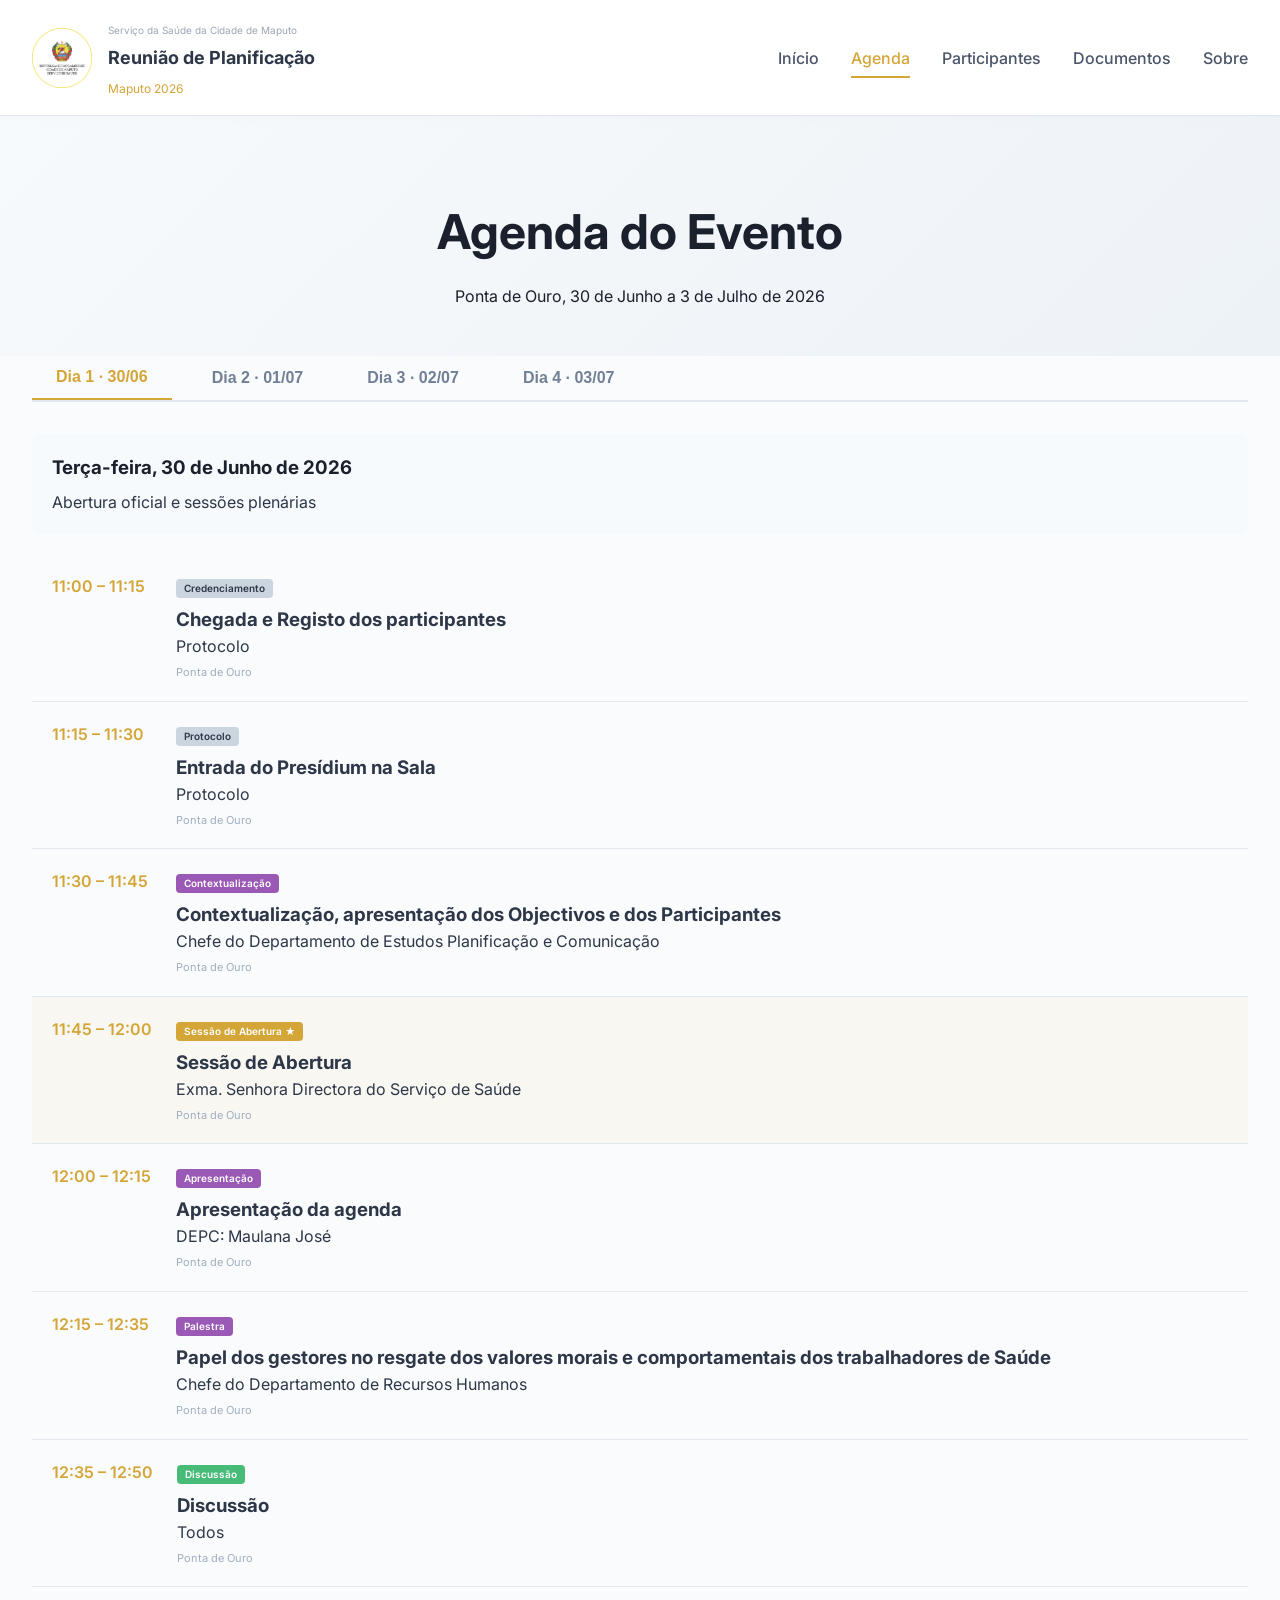
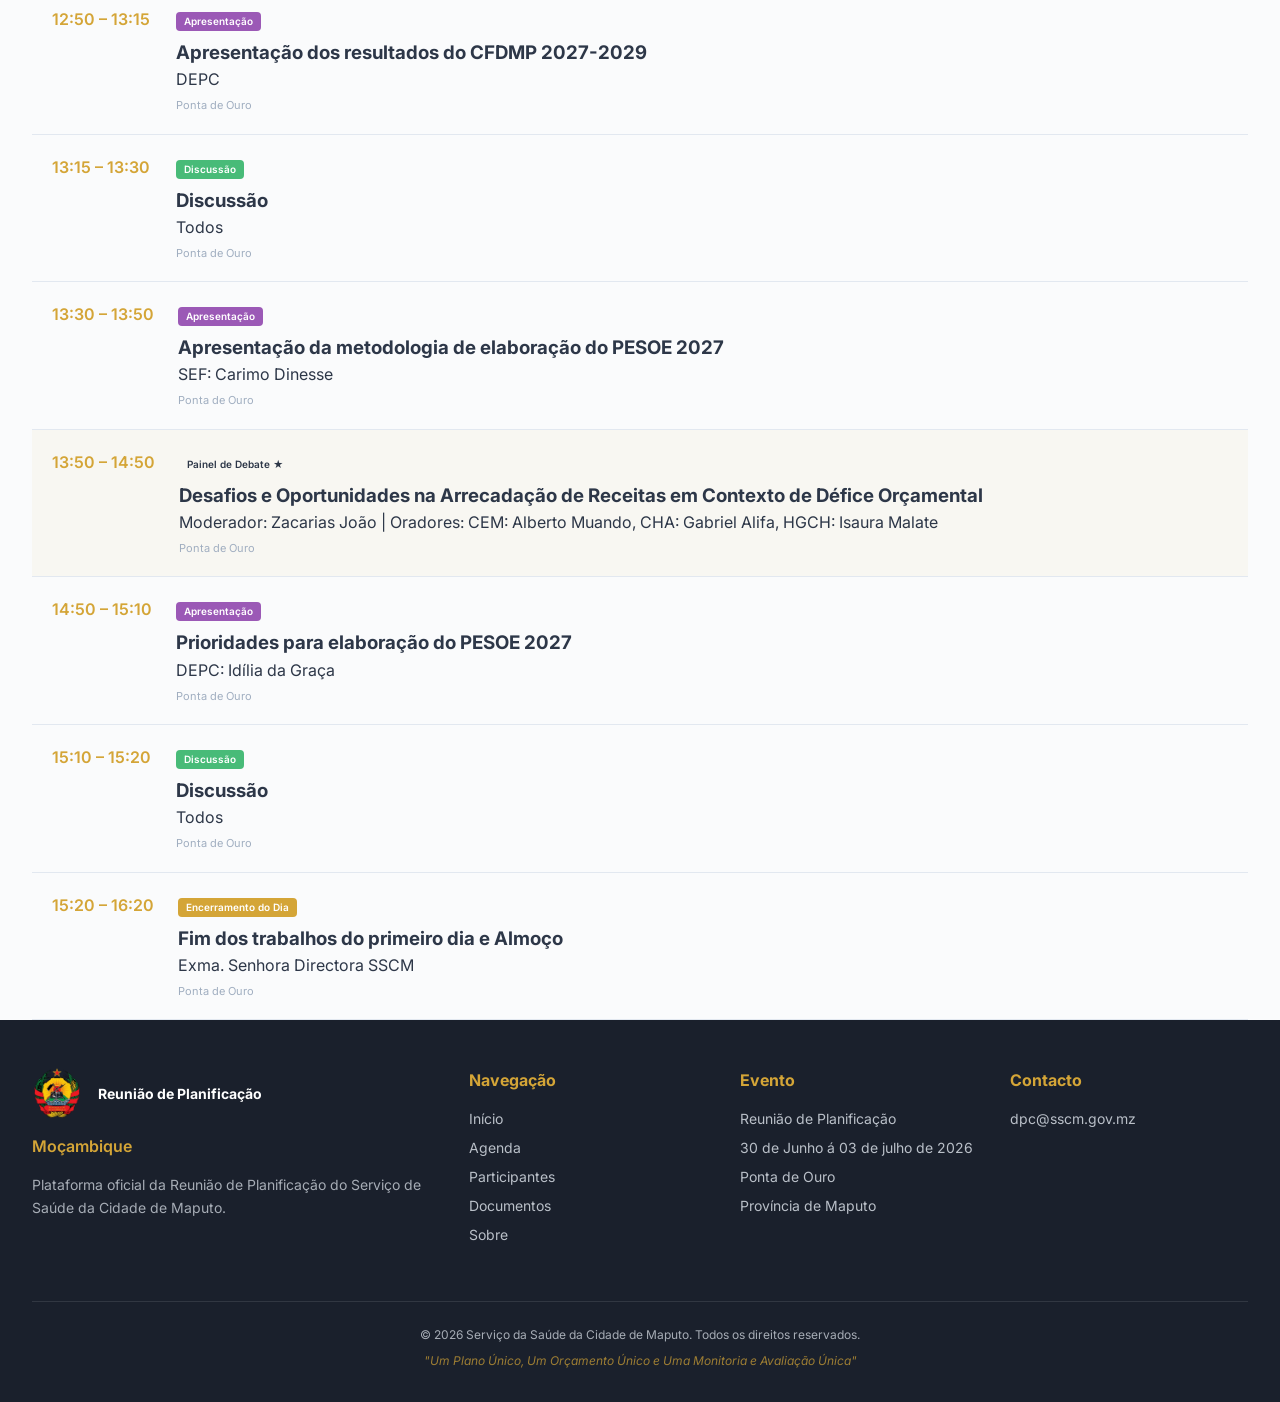
==== agenda.html @ c87a924e "Primeira versão do site" ====
<!DOCTYPE html>
<html lang="pt-MZ">
<head>
    <meta charset="UTF-8">
    <meta name="viewport" content="width=device-width, initial-scale=1.0">
    <title>Agenda - Reunião de Planificação 2026</title>
    <link rel="stylesheet" href="style.css">
    <link href="https://fonts.googleapis.com/css2?family=Inter:wght@300;400;500;600;700;800&display=swap" rel="stylesheet">
    <style>
        .atencao {
            background: #fef3c7;
            border-left: 4px solid #d4a537;
            padding: 15px 20px;
            margin: 20px 0;
            border-radius: 8px;
        }
        .atencao p {
            margin: 0;
            color: #856404;
        }
    </style>
</head>
<body>
    <header class="header">
        <div class="container">
            <div class="logo-area">
                <div class="emblema">
                    <img src="assets/images/logo.png" alt="Emblema da República de Moçambique" class="logo-img">
                </div>
                <div class="titulo-logo">
                    <span class="pequeno">Serviço da Saúde da Cidade de Maputo</span>
                    <h1>Reunião de Planificação</h1>
                    <span class="subtitulo">Maputo 2026</span>
                </div>
            </div>
            <nav class="nav">
                <button class="mobile-menu-btn" id="mobileMenuBtn">☰</button>
                <ul class="nav-list" id="navList">
                    <li><a href="index.html">Início</a></li>
                    <li><a href="agenda.html" class="active">Agenda</a></li>
                    <li><a href="participantes.html">Participantes</a></li>
                    <li><a href="documentos.html">Documentos</a></li>
                    <li><a href="sobre.html">Sobre</a></li>
                </ul>
            </nav>
        </div>
    </header>

    <main>
        <section class="page-header">
            <div class="container">
                <h1>Agenda do Evento</h1>
                <p>Ponta de Ouro, 30 de Junho a 3 de Julho de 2026</p>
            </div>
        </section>

        <section class="agenda-completa">
            <div class="container">
                <div class="agenda-tabs">
                    <button class="tab-btn active" data-dia="dia1">Dia 1 · 30/06</button>
                    <button class="tab-btn" data-dia="dia2">Dia 2 · 01/07</button>
                    <button class="tab-btn" data-dia="dia3">Dia 3 · 02/07</button>
                    <button class="tab-btn" data-dia="dia4">Dia 4 · 03/07</button>
                </div>

                <!-- DIA 1 - 30 de Junho -->
                <div id="dia1" class="agenda-dia active">
                    <div class="dia-resumo">
                        <h3>Terça-feira, 30 de Junho de 2026</h3>
                        <p>Abertura oficial e sessões plenárias</p>
                    </div>

                    <div class="evento-completo">
                        <time>11:00 – 11:15</time>
                        <div class="evento-detalhes">
                            <span class="categoria logistica">Credenciamento</span>
                            <h3>Chegada e Registo dos participantes</h3>
                            <p>Protocolo</p>
                            <span class="local">Ponta de Ouro</span>
                        </div>
                    </div>

                    <div class="evento-completo">
                        <time>11:15 – 11:30</time>
                        <div class="evento-detalhes">
                            <span class="categoria logistica">Protocolo</span>
                            <h3>Entrada do Presídium na Sala</h3>
                            <p>Protocolo</p>
                            <span class="local">Ponta de Ouro</span>
                        </div>
                    </div>

                    <div class="evento-completo">
                        <time>11:30 – 11:45</time>
                        <div class="evento-detalhes">
                            <span class="categoria plenaria">Contextualização</span>
                            <h3>Contextualização, apresentação dos Objectivos e dos Participantes</h3>
                            <p>Chefe do Departamento de Estudos Planificação e Comunicação</p>
                            <span class="local">Ponta de Ouro</span>
                        </div>
                    </div>

                    <div class="evento-completo destaque">
                        <time>11:45 – 12:00</time>
                        <div class="evento-detalhes">
                            <span class="categoria abertura">Sessão de Abertura ★</span>
                            <h3>Sessão de Abertura</h3>
                            <p>Exma. Senhora Directora do Serviço de Saúde</p>
                            <span class="local">Ponta de Ouro</span>
                        </div>
                    </div>

                    <div class="evento-completo">
                        <time>12:00 – 12:15</time>
                        <div class="evento-detalhes">
                            <span class="categoria plenaria">Apresentação</span>
                            <h3>Apresentação da agenda</h3>
                            <p>DEPC: Maulana José</p>
                            <span class="local">Ponta de Ouro</span>
                        </div>
                    </div>

                    <div class="evento-completo">
                        <time>12:15 – 12:35</time>
                        <div class="evento-detalhes">
                            <span class="categoria plenaria">Palestra</span>
                            <h3>Papel dos gestores no resgate dos valores morais e comportamentais dos trabalhadores de Saúde</h3>
                            <p>Chefe do Departamento de Recursos Humanos</p>
                            <span class="local">Ponta de Ouro</span>
                        </div>
                    </div>

                    <div class="evento-completo">
                        <time>12:35 – 12:50</time>
                        <div class="evento-detalhes">
                            <span class="categoria discussao">Discussão</span>
                            <h3>Discussão</h3>
                            <p>Todos</p>
                            <span class="local">Ponta de Ouro</span>
                        </div>
                    </div>

                    <div class="evento-completo">
                        <time>12:50 – 13:15</time>
                        <div class="evento-detalhes">
                            <span class="categoria plenaria">Apresentação</span>
                            <h3>Apresentação dos resultados do CFDMP 2027-2029</h3>
                            <p>DEPC</p>
                            <span class="local">Ponta de Ouro</span>
                        </div>
                    </div>

                    <div class="evento-completo">
                        <time>13:15 – 13:30</time>
                        <div class="evento-detalhes">
                            <span class="categoria discussao">Discussão</span>
                            <h3>Discussão</h3>
                            <p>Todos</p>
                            <span class="local">Ponta de Ouro</span>
                        </div>
                    </div>

                    <div class="evento-completo">
                        <time>13:30 – 13:50</time>
                        <div class="evento-detalhes">
                            <span class="categoria plenaria">Apresentação</span>
                            <h3>Apresentação da metodologia de elaboração do PESOE 2027</h3>
                            <p>SEF: Carimo Dinesse</p>
                            <span class="local">Ponta de Ouro</span>
                        </div>
                    </div>

                    <div class="evento-completo destaque">
                        <time>13:50 – 14:50</time>
                        <div class="evento-detalhes">
                            <span class="categoria debate">Painel de Debate ★</span>
                            <h3>Desafios e Oportunidades na Arrecadação de Receitas em Contexto de Défice Orçamental</h3>
                            <p>Moderador: Zacarias João | Oradores: CEM: Alberto Muando, CHA: Gabriel Alifa, HGCH: Isaura Malate</p>
                            <span class="local">Ponta de Ouro</span>
                        </div>
                    </div>

                    <div class="evento-completo">
                        <time>14:50 – 15:10</time>
                        <div class="evento-detalhes">
                            <span class="categoria plenaria">Apresentação</span>
                            <h3>Prioridades para elaboração do PESOE 2027</h3>
                            <p>DEPC: Idília da Graça</p>
                            <span class="local">Ponta de Ouro</span>
                        </div>
                    </div>

                    <div class="evento-completo">
                        <time>15:10 – 15:20</time>
                        <div class="evento-detalhes">
                            <span class="categoria discussao">Discussão</span>
                            <h3>Discussão</h3>
                            <p>Todos</p>
                            <span class="local">Ponta de Ouro</span>
                        </div>
                    </div>

                    <div class="evento-completo">
                        <time>15:20 – 16:20</time>
                        <div class="evento-detalhes">
                            <span class="categoria abertura">Encerramento do Dia</span>
                            <h3>Fim dos trabalhos do primeiro dia e Almoço</h3>
                            <p>Exma. Senhora Directora SSCM</p>
                            <span class="local">Ponta de Ouro</span>
                        </div>
                    </div>
                </div>

                <!-- DIA 2 - 01 de Julho -->
                <div id="dia2" class="agenda-dia">
                    <div class="dia-resumo">
                        <h3> Quarta-feira, 01 de Julho de 2026</h3>
                        <p>Exercícios em grupo e elaboração do PESOE</p>
                    </div>

                    <div class="evento-completo">
                        <time>08:00 – 08:30</time>
                        <div class="evento-detalhes">
                            <span class="categoria logistica">Entrada</span>
                            <h3>Entrada dos Participantes na sala</h3>
                            <p>Protocolo</p>
                            <span class="local">Ponta de Ouro</span>
                        </div>
                    </div>

                    <div class="evento-completo">
                        <time>08:30 – 08:50</time>
                        <div class="evento-detalhes">
                            <span class="categoria plenaria">Leitura</span>
                            <h3>Leitura da Síntese do Primeiro Dia</h3>
                            <p>DEPC: Inácio Zevo</p>
                            <span class="local">Ponta de Ouro</span>
                        </div>
                    </div>

                    <div class="evento-completo">
                        <time>08:50 – 09:20</time>
                        <div class="evento-detalhes">
                            <span class="categoria plenaria">Apresentação</span>
                            <h3>Balanço dos Indicadores do PQG 2025-2029</h3>
                            <p>DEPC: Uele Nhantumbo</p>
                            <span class="local">Ponta de Ouro</span>
                        </div>
                    </div>

                    <div class="evento-completo">
                        <time>09:20 – 10:00</time>
                        <div class="evento-detalhes">
                            <span class="categoria discussao">Discussão</span>
                            <h3>Discussão</h3>
                            <p>Todos</p>
                            <span class="local">Ponta de Ouro</span>
                        </div>
                    </div>

                    <div class="evento-completo destaque">
                        <time>10:00 – 15:00</time>
                        <div class="evento-detalhes">
                            <span class="categoria grupo">Trabalho em Grupo ★</span>
                            <h3>Exercícios em grupo (elaboração do PESOE 2026)</h3>
                            <p>Todos os participantes</p>
                            <span class="local">Salas de Reunião</span>
                        </div>
                    </div>

                    <div class="evento-completo">
                        <time>15:00 – 15:30</time>
                        <div class="evento-detalhes">
                            <span class="categoria abertura">Encerramento</span>
                            <h3>Considerações finais e Fim dos trabalhos do segundo dia</h3>
                            <p>Exma. Senhora Directora do SSCM</p>
                            <span class="local">Ponta de Ouro</span>
                        </div>
                    </div>
                </div>

                <!-- DIA 3 - 02 de Julho -->
                <div id="dia3" class="agenda-dia">
                    <div class="dia-resumo">
                        <h3> Quinta-feira, 02 de Julho de 2026</h3>
                        <p>Apresentações e discussão dos PESOE</p>
                    </div>

                    <div class="evento-completo">
                        <time>08:00 – 08:30</time>
                        <div class="evento-detalhes">
                            <span class="categoria logistica">Entrada</span>
                            <h3>Entrada dos Participantes na sala</h3>
                            <p>Protocolo</p>
                            <span class="local">Ponta de Ouro</span>
                        </div>
                    </div>

                    <div class="evento-completo">
                        <time>08:30 – 09:30</time>
                        <div class="evento-detalhes">
                            <span class="categoria plenaria">Plenária</span>
                            <h3>Plenária: Distrito e Hospital</h3>
                            <p>Distrito e Hospital</p>
                            <span class="local">Ponta de Ouro</span>
                        </div>
                    </div>

                    <div class="evento-completo">
                        <time>09:30 – 10:00</time>
                        <div class="evento-detalhes">
                            <span class="categoria discussao">Discussão</span>
                            <h3>Discussão</h3>
                            <p>Todos</p>
                            <span class="local">Ponta de Ouro</span>
                        </div>
                    </div>

                    <div class="evento-completo">
                        <time>10:00 – 10:30</time>
                        <div class="evento-detalhes">
                            <span class="categoria logistica">Pausa</span>
                            <h3>Intervalo para o pequeno almoço</h3>
                            <p>Todos</p>
                            <span class="local">Área de Convivência</span>
                        </div>
                    </div>

                    <div class="evento-completo">
                        <time>10:30 – 11:00</time>
                        <div class="evento-detalhes">
                            <span class="categoria plenaria">Apresentação</span>
                            <h3>Plenária: Apresentação do PESOE RSP</h3>
                            <p>RSP</p>
                            <span class="local">Ponta de Ouro</span>
                        </div>
                    </div>

                    <div class="evento-completo">
                        <time>11:00 – 11:30</time>
                        <div class="evento-detalhes">
                            <span class="categoria discussao">Discussão</span>
                            <h3>Discussão</h3>
                            <p>Todos</p>
                            <span class="local">Ponta de Ouro</span>
                        </div>
                    </div>

                    <div class="evento-completo">
                        <time>11:30 – 12:00</time>
                        <div class="evento-detalhes">
                            <span class="categoria plenaria">Apresentação</span>
                            <h3>Plenária: Apresentação do PESOE RAM</h3>
                            <p>DEPC-NIC</p>
                            <span class="local">Ponta de Ouro</span>
                        </div>
                    </div>

                    <div class="evento-completo">
                        <time>12:00 – 12:30</time>
                        <div class="evento-detalhes">
                            <span class="categoria discussao">Discussão</span>
                            <h3>Discussão</h3>
                            <p>Todos</p>
                            <span class="local">Ponta de Ouro</span>
                        </div>
                    </div>

                    <div class="evento-completo destaque">
                        <time>12:30 – 13:00</time>
                        <div class="evento-detalhes">
                            <span class="categoria abertura">Encerramento ★</span>
                            <h3>Sessão de Encerramento</h3>
                            <p>Exma. Senhora Directora do SSCM</p>
                            <span class="local">Ponta de Ouro</span>
                        </div>
                    </div>

                    <div class="evento-completo">
                        <time>13:00 – 14:00</time>
                        <div class="evento-detalhes">
                            <span class="categoria logistica">Almoço</span>
                            <h3>Almoço de Confraternização</h3>
                            <p>Todos</p>
                            <span class="local">Restaurante</span>
                        </div>
                    </div>
                </div>

                <!-- DIA 4 - 03 de Julho -->
                <div id="dia4" class="agenda-dia">
                    <div class="dia-resumo">
                        <h3>Sexta-feira, 03 de Julho de 2026</h3>
                        <p>Reservado para actividades complementares</p>
                    </div>
                    
                    <div class="atencao">
                        <p>⚠️ <strong>Nota:</strong> O programa para o dia 03 de Julho de 2026 será divulgado oportunamente.</p>
                    </div>

                    <div class="evento-completo">
                        <time>--:-- – --:--</time>
                        <div class="evento-detalhes">
                            <span class="categoria logistica">Aguardar</span>
                            <h3>Programa a ser definido</h3>
                            <p>Atividades complementares</p>
                            <span class="local">Ponta de Ouro</span>
                        </div>
                    </div>
                </div>
            </div>
        </section>
    </main>

     <!-- Footer -->
    <footer class="footer">
    <div class="container">
        <div class="footer-content">
            <div class="footer-info">
                <div class="footer-logo">
                    <!-- Apenas sua imagem, sem o SVG -->
                    <img src="assets/images/logos.png" alt="Emblema da República de Moçambique" class="logo-footer">
                    <div>
                      <h3>Reunião de Planificação</h3>
                    </div>
                </div>
                <p class="footer-pais">Moçambique</p>
                <p class="footer-desc">Plataforma oficial da  Reunião de Planificação do Serviço de Saúde da Cidade de Maputo.</p>
            </div>
            <div class="footer-links">
                <div>
                    <h4>Navegação</h4>
                    <ul>
                        <li><a href="index.html">Início</a></li>
                        <li><a href="agenda.html">Agenda</a></li>
                        <li><a href="participantes.html">Participantes</a></li>
                        <li><a href="documentos.html">Documentos</a></li>
                        <li><a href="sobre.html">Sobre</a></li>
                    </ul>
                </div>
                <div>
                    <h4>Evento</h4>
                    <ul>
                        <li>Reunião de Planificação</li>
                        <li>30 de Junho á 03 de julho de  2026</li>
                        <li>Ponta de Ouro</li>
                        <li>Província de Maputo</li>
                    </ul>
                </div>
                <div>
                    <h4>Contacto</h4>
                    <ul>
                        <li><a href="mailto:dci@misau.gov.mz">dpc@sscm.gov.mz</a></li>
                    </ul>
                </div>
            </div>
        </div>
        <div class="footer-bottom">
            <p>© 2026 Serviço da Saúde da Cidade  de Maputo. Todos os direitos reservados.</p>
            <p class="lema-footer">"Um Plano Único, Um Orçamento Único e Uma Monitoria e Avaliação Única"</p>
        </div>
    </div>
</footer>


    <script>
        // Menu Mobile
        const mobileMenuBtn = document.getElementById('mobileMenuBtn');
        const navList = document.getElementById('navList');

        if (mobileMenuBtn) {
            mobileMenuBtn.addEventListener('click', () => {
                navList.classList.toggle('active');
            });
        }

        document.querySelectorAll('.nav-list a').forEach(link => {
            link.addEventListener('click', () => {
                navList.classList.remove('active');
            });
        });

        // Tabs da Agenda
        const tabBtns = document.querySelectorAll('.tab-btn');
        const agendaDias = document.querySelectorAll('.agenda-dia');

        tabBtns.forEach(btn => {
            btn.addEventListener('click', () => {
                const dia = btn.getAttribute('data-dia');
                
                tabBtns.forEach(b => b.classList.remove('active'));
                btn.classList.add('active');
                
                agendaDias.forEach(d => d.classList.remove('active'));
                document.getElementById(dia).classList.add('active');
            });
        });

        // Animações
        const observerOptions = { threshold: 0.1, rootMargin: '0px 0px -50px 0px' };
        const observer = new IntersectionObserver((entries) => {
            entries.forEach(entry => {
                if (entry.isIntersecting) {
                    entry.target.classList.add('visible');
                }
            });
        }, observerOptions);

        document.querySelectorAll('.fade-up, .evento-completo').forEach(el => {
            el.classList.add('fade-up');
            observer.observe(el);
        });
    </script>
</body>
</html>
---- style.css ----
* {
    margin: 0;
    padding: 0;
    box-sizing: border-box;
}

body {
    font-family: 'Inter', -apple-system, BlinkMacSystemFont, 'Segoe UI', sans-serif;
    line-height: 1.5;
    color: #2d3748;
    background-color: #fafbfc;
}

.container {
    max-width: 1280px;
    margin: 0 auto;
    padding: 0 32px;
}

/* Header */
.header {
    background: #ffffff;
    color: #2d3748;
    padding: 16px 0;
    position: sticky;
    top: 0;
    z-index: 1000;
    border-bottom: 1px solid #e2e8f0;
    box-shadow: 0 2px 10px rgba(0,0,0,0.02);
}

.header .container {
    display: flex;
    justify-content: space-between;
    align-items: center;
    flex-wrap: wrap;
}

.logo-area {
    display: flex;
    align-items: center;
    gap: 16px;
}

.logo-img {
    width: 60px;
    height: 60px;
    object-fit: contain;
    display: block;
}

.emblema {
    display: flex;
    align-items: center;
}

.titulo-logo .pequeno {
    font-size: 10px;
    opacity: 0.7;
    color: #718096;
}

.titulo-logo h1 {
    font-size: 18px;
    font-weight: 700;
    margin: 4px 0;
    color: #2d3748;
}

.titulo-logo .subtitulo {
    font-size: 12px;
    color: #d4a537;
}

/* Navegação */
.nav-list {
    display: flex;
    list-style: none;
    gap: 32px;
}

.nav-list a {
    color: #4a5568;
    text-decoration: none;
    font-weight: 500;
    transition: all 0.3s;
    padding: 8px 0;
}

.nav-list a:hover,
.nav-list a.active {
    color: #d4a537;
    border-bottom: 2px solid #d4a537;
}

.mobile-menu-btn {
    display: none;
    background: none;
    border: none;
    color: #4a5568;
    font-size: 24px;
    cursor: pointer;
}

/* Hero Section */
.hero {
    background: linear-gradient(135deg, #f7f9fc 0%, #edf2f7 100%);
    color: #2d3748;
    padding: 80px 0;
    position: relative;
}

.hero-content {
    display: grid;
    grid-template-columns: 1fr auto;
    gap: 48px;
    align-items: center;
}

.hero-tag {
    display: inline-block;
    background: #d4a537;
    color: #ffffff;
    padding: 4px 12px;
    border-radius: 20px;
    font-size: 12px;
    font-weight: 600;
    margin-bottom: 24px;
}

.hero-texto h2 {
    font-size: 48px;
    font-weight: 800;
    margin-bottom: 8px;
    color: #1a202c;
}

.hero-texto h3 {
    font-size: 32px;
    color: #d4a537;
    margin-bottom: 24px;
}

.lema {
    font-size: 18px;
    font-style: italic;
    padding: 20px;
    background: rgba(212, 165, 55, 0.08);
    border-left: 4px solid #d4a537;
    margin-bottom: 32px;
    color: #4a5568;
}

.hero-info {
    display: flex;
    gap: 32px;
    margin-bottom: 32px;
}

.info-item {
    display: flex;
    align-items: center;
    gap: 8px;
    color: #4a5568;
}

.info-icon {
    font-size: 24px;
}

.hero-botoes {
    display: flex;
    gap: 16px;
}

.btn {
    display: inline-block;
    padding: 12px 32px;
    text-decoration: none;
    border-radius: 8px;
    font-weight: 600;
    transition: all 0.3s;
}

.btn-primary {
    background: #d4a537;
    color: #ffffff;
}

.btn-primary:hover {
    background: #c4942a;
    transform: translateY(-2px);
}

.btn-secondary {
    background: transparent;
    color: #4a5568;
    border: 2px solid #d4a537;
}

.btn-secondary:hover {
    background: #d4a537;
    color: #ffffff;
}

.card-destaque {
    background: #ffffff;
    padding: 32px;
    border-radius: 16px;
    text-align: center;
    box-shadow: 0 4px 20px rgba(0,0,0,0.05);
    border: 1px solid #e2e8f0;
}

.destaque-texto {
    font-size: 14px;
    opacity: 0.7;
    margin-bottom: 8px;
    color: #718096;
}

.destaque-cargo {
    font-size: 20px;
    font-weight: 700;
    color: #d4a537;
}

/* Contexto */
.contexto {
    padding: 80px 0;
    background: #ffffff;
}

.contexto-grid {
    display: grid;
    grid-template-columns: 1fr 1fr;
    gap: 48px;
    align-items: center;
}

.section-tag {
    display: inline-block;
    background: #d4a537;
    color: #ffffff;
    padding: 4px 12px;
    border-radius: 20px;
    font-size: 12px;
    font-weight: 600;
    margin-bottom: 16px;
}

.contexto-texto h2 {
    font-size: 32px;
    margin-bottom: 24px;
    color: #1a202c;
}

.contexto-texto p {
    color: #4a5568;
    margin-bottom: 16px;
    line-height: 1.7;
}

.contexto-texto blockquote {
    font-size: 18px;
    font-style: italic;
    color: #d4a537;
    padding: 20px;
    border-left: 4px solid #d4a537;
    background: #f7fafc;
    margin: 24px 0;
    border-radius: 8px;
}

.mapa-placeholder {
    background: #e2e8f0;
    border-radius: 16px;
    overflow: hidden;
}

/* ============================================
   RESULTADOS ESPERADOS - CORRIGIDO
   ============================================ */
.resultados {
    padding: 80px 0;
    background: #f7fafc;
}

.resultados .section-header {
    text-align: center;
    margin-bottom: 48px;
}

.resultados .section-header .section-tag {
    display: inline-block;
    background: #d4a537;
    color: #ffffff;
    padding: 4px 16px;
    border-radius: 20px;
    font-size: 14px;
    font-weight: 600;
    margin-bottom: 16px;
}

.resultados .section-header h2 {
    font-size: 36px;
    color: #1a202c;
    margin: 0;
}

.resultados-grid {
    display: grid;
    grid-template-columns: repeat(4, 1fr);
    gap: 30px;
    max-width: 1200px;
    margin: 0 auto;
    padding: 0 20px;
}

.resultado-card {
    background: white;
    padding: 40px 25px;
    border-radius: 20px;
    text-align: center;
    box-shadow: 0 5px 20px rgba(0,0,0,0.05);
    border: 1px solid #e2e8f0;
    transition: all 0.3s ease;
}

.resultado-card:hover {
    transform: translateY(-8px);
    box-shadow: 0 15px 35px rgba(0,0,0,0.1);
    border-color: #d4a537;
}

.resultado-numero {
    font-size: 52px;
    font-weight: 800;
    color: #d4a537;
    background: #fef3c7;
    width: 90px;
    height: 90px;
    line-height: 90px;
    border-radius: 50%;
    margin: 0 auto 25px auto;
    text-align: center;
    display: block;
}

.resultado-card h3 {
    font-size: 16px;
    color: #2d3748;
    line-height: 1.5;
    margin: 0;
    font-weight: 500;
}

/* Programa Resumo */
.programa-resumo {
    padding: 80px 0;
    background: #ffffff;
}

.dias-programa {
    display: grid;
    grid-template-columns: repeat(auto-fit, minmax(400px, 1fr));
    gap: 32px;
}

.dia-card {
    background: #f7fafc;
    border-radius: 16px;
    overflow: hidden;
    border: 1px solid #e2e8f0;
}

.dia-header {
    background: #ffffff;
    padding: 20px;
    text-align: center;
    border-bottom: 1px solid #e2e8f0;
}

.dia-semana {
    display: block;
    font-size: 14px;
    color: #d4a537;
    font-weight: 600;
}

.dia-data {
    display: block;
    font-size: 20px;
    font-weight: 700;
    margin: 8px 0;
    color: #1a202c;
}

.dia-eventos {
    display: inline-block;
    background: #d4a537;
    color: #ffffff;
    padding: 4px 12px;
    border-radius: 20px;
    font-size: 12px;
}

.eventos-lista {
    padding: 20px;
}

.evento-item {
    display: flex;
    gap: 16px;
    padding: 16px;
    border-bottom: 1px solid #e2e8f0;
}

.evento-item time {
    min-width: 90px;
    font-size: 12px;
    font-weight: 600;
    color: #d4a537;
}

.evento-info h4 {
    font-size: 14px;
    margin-bottom: 4px;
    color: #2d3748;
}

.evento-info p {
    font-size: 12px;
    color: #718096;
}

.evento-tipo {
    display: inline-block;
    padding: 2px 8px;
    border-radius: 4px;
    font-size: 10px;
    font-weight: 600;
    margin-bottom: 8px;
}

.evento-tipo.logistica { background: #cbd5e0; color: #2d3748; }
.evento-tipo.abertura { background: #d4a537; color: #ffffff; }
.evento-tipo.plenaria { background: #9b59b6; color: #ffffff; }
.evento-tipo.discussao { background: #48bb78; color: #ffffff; }
.evento-tipo.grupo { background: #ed8936; color: #ffffff; }

.evento-item.destaque {
    background: rgba(212, 165, 55, 0.05);
    border-radius: 8px;
}

.ver-todos {
    display: block;
    text-align: center;
    padding: 16px;
    background: #ffffff;
    color: #d4a537;
    text-decoration: none;
    font-weight: 600;
    transition: all 0.3s;
    border-top: 1px solid #e2e8f0;
}

.ver-todos:hover {
    background: #d4a537;
    color: #ffffff;
}

/* Destaques */
.destaques {
    padding: 80px 0;
    background: #f7fafc;
}

.destaques-grid {
    display: grid;
    grid-template-columns: repeat(auto-fit, minmax(200px, 1fr));
    gap: 24px;
}

.destaque-card {
    background: #ffffff;
    padding: 24px;
    border-radius: 12px;
    text-align: center;
    transition: all 0.4s ease;
    border: 1px solid #e2e8f0;
}

.destaque-card:hover {
    transform: translateY(-3px);
    box-shadow: 0 8px 25px rgba(0,0,0,0.08);
    border-color: #d4a537;
}

.destaque-dia {
    display: inline-block;
    background: #d4a537;
    color: #ffffff;
    padding: 4px 12px;
    border-radius: 20px;
    font-size: 11px;
    font-weight: 600;
    margin-bottom: 12px;
}

.destaque-card h4 {
    font-size: 14px;
    margin-bottom: 8px;
    color: #2d3748;
}

.destaque-card time {
    font-size: 12px;
    color: #d4a537;
    font-weight: 600;
}

/* Acesso Rápido */
.acesso-rapido {
    padding: 0 0 80px 0;
    background: #ffffff;
}

.acesso-grid {
    display: grid;
    grid-template-columns: repeat(auto-fit, minmax(240px, 1fr));
    gap: 24px;
}

.acesso-card {
    background: #f7fafc;
    padding: 32px;
    border-radius: 16px;
    text-align: center;
    text-decoration: none;
    color: #2d3748;
    transition: all 0.4s ease;
    border: 1px solid #e2e8f0;
}

.acesso-card:hover {
    transform: translateY(-5px);
    box-shadow: 0 10px 30px rgba(0,0,0,0.08);
    border-color: #d4a537;
}

.acesso-icon {
    font-size: 48px;
    display: block;
    margin-bottom: 16px;
}

.acesso-card h3 {
    font-size: 20px;
    margin-bottom: 8px;
    color: #1a202c;
}

.acesso-card p {
    font-size: 14px;
    color: #718096;
}

/* Footer */
.footer {
    background: #1a202c;
    color: #e2e8f0;
    padding: 48px 0 24px;
}

.footer-content {
    display: grid;
    grid-template-columns: 1fr 2fr;
    gap: 48px;
    margin-bottom: 48px;
}

.footer-logo {
    display: flex;
    align-items: center;
    gap: 16px;
    margin-bottom: 16px;
}

.logo-footer {
    width: 50px;
    height: 50px;
    object-fit: contain;
    display: block;
}

.footer-logo p {
    font-size: 11px;
    opacity: 0.7;
}

.footer-logo h3 {
    font-size: 14px;
    color: #ffffff;
}

.footer-pais {
    color: #d4a537;
    font-weight: 600;
    margin-bottom: 16px;
}

.footer-desc {
    font-size: 14px;
    opacity: 0.7;
    line-height: 1.6;
}

.footer-links {
    display: grid;
    grid-template-columns: repeat(3, 1fr);
    gap: 32px;
}

.footer-links h4 {
    margin-bottom: 16px;
    color: #d4a537;
}

.footer-links ul {
    list-style: none;
}

.footer-links li {
    margin-bottom: 8px;
    font-size: 14px;
    opacity: 0.8;
}

.footer-links a {
    color: #e2e8f0;
    text-decoration: none;
}

.footer-links a:hover {
    color: #d4a537;
}

.footer-bottom {
    text-align: center;
    padding-top: 24px;
    border-top: 1px solid rgba(255,255,255,0.1);
}

.footer-bottom p {
    font-size: 12px;
    opacity: 0.7;
    margin-bottom: 8px;
}

.lema-footer {
    color: #d4a537;
    font-style: italic;
}

/* Páginas internas */
.page-header {
    background: linear-gradient(135deg, #f7fafc 0%, #edf2f7 100%);
    color: #1a202c;
    padding: 80px 0 48px;
    text-align: center;
}

.page-header h1 {
    font-size: 48px;
    margin-bottom: 16px;
}

/* Agenda Completa */
.agenda-tabs {
    display: flex;
    gap: 16px;
    margin-bottom: 32px;
    border-bottom: 2px solid #e2e8f0;
}

.tab-btn {
    background: none;
    border: none;
    padding: 12px 24px;
    font-size: 16px;
    font-weight: 600;
    cursor: pointer;
    color: #718096;
    transition: all 0.3s;
}

.tab-btn.active {
    color: #d4a537;
    border-bottom: 2px solid #d4a537;
}

.agenda-dia {
    display: none;
}

.agenda-dia.active {
    display: block;
}

.dia-resumo {
    background: #f7fafc;
    padding: 20px;
    border-radius: 12px;
    margin-bottom: 20px;
}

.dia-resumo h3 {
    color: #1a202c;
    margin-bottom: 8px;
}

.evento-completo {
    display: flex;
    gap: 24px;
    padding: 20px;
    border-bottom: 1px solid #e2e8f0;
    transition: background 0.3s;
}

.evento-completo:hover {
    background: #f7fafc;
}

.evento-completo time {
    min-width: 100px;
    font-weight: 600;
    color: #d4a537;
}

.evento-detalhes {
    flex: 1;
}

.local {
    font-size: 11px;
    color: #a0aec0;
    margin-top: 6px;
    display: block;
}

.categoria {
    display: inline-block;
    padding: 2px 8px;
    border-radius: 4px;
    font-size: 10px;
    font-weight: 600;
    margin-bottom: 8px;
}

.categoria.logistica { background: #cbd5e0; color: #2d3748; }
.categoria.plenaria { background: #9b59b6; color: white; }
.categoria.discussao { background: #48bb78; color: white; }
.categoria.abertura { background: #d4a537; color: white; }
.categoria.grupo { background: #ed8936; color: white; }
.categoria.social { background: #e84393; color: white; }

.evento-completo.destaque {
    background: rgba(212, 165, 55, 0.05);
}

/* Animações de Scroll */
.fade-up {
    opacity: 0;
    transform: translateY(30px);
    transition: all 0.8s cubic-bezier(0.4, 0, 0.2, 1);
}

.fade-up.visible {
    opacity: 1;
    transform: translateY(0);
}

.fade-left {
    opacity: 0;
    transform: translateX(-30px);
    transition: all 0.8s cubic-bezier(0.4, 0, 0.2, 1);
}

.fade-left.visible {
    opacity: 1;
    transform: translateX(0);
}

.fade-right {
    opacity: 0;
    transform: translateX(30px);
    transition: all 0.8s cubic-bezier(0.4, 0, 0.2, 1);
}

.fade-right.visible {
    opacity: 1;
    transform: translateX(0);
}

.scale-up {
    opacity: 0;
    transform: scale(0.95);
    transition: all 0.6s cubic-bezier(0.4, 0, 0.2, 1);
}

.scale-up.visible {
    opacity: 1;
    transform: scale(1);
}

/* Delay classes */
.delay-1 { transition-delay: 0.1s; }
.delay-2 { transition-delay: 0.2s; }
.delay-3 { transition-delay: 0.3s; }
.delay-4 { transition-delay: 0.4s; }
.delay-5 { transition-delay: 0.5s; }

/* Participantes */
.participantes-grid {
    display: grid;
    grid-template-columns: repeat(auto-fit, minmax(280px, 1fr));
    gap: 32px;
    margin-bottom: 48px;
}

.participante-card {
    text-align: center;
    padding: 32px;
    background: #ffffff;
    border-radius: 16px;
    border: 1px solid #e2e8f0;
}

.participante-foto {
    width: 120px;
    height: 120px;
    background: #e2e8f0;
    border-radius: 50%;
    margin: 0 auto 20px;
    border: 3px solid #d4a537;
}

.participante-card h3 {
    margin-bottom: 8px;
    color: #1a202c;
}

.participante-card .cargo {
    display: inline-block;
    background: #d4a537;
    color: #ffffff;
    padding: 4px 12px;
    border-radius: 20px;
    font-size: 12px;
    font-weight: 600;
    margin-top: 12px;
}

.lista-participantes ul {
    list-style: none;
    display: grid;
    grid-template-columns: repeat(auto-fit, minmax(200px, 1fr));
    gap: 16px;
}

.lista-participantes li {
    padding: 12px;
    background: #ffffff;
    border-radius: 8px;
    text-align: center;
    border: 1px solid #e2e8f0;
}

/* Documentos */
.documentos-grid {
    display: grid;
    grid-template-columns: repeat(auto-fit, minmax(280px, 1fr));
    gap: 32px;
    padding: 48px 0;
}

.documento-card {
    background: #ffffff;
    padding: 32px;
    border-radius: 16px;
    text-align: center;
    transition: all 0.4s ease;
    border: 1px solid #e2e8f0;
}

.documento-card:hover {
    transform: translateY(-5px);
    box-shadow: 0 10px 30px rgba(0,0,0,0.08);
    border-color: #d4a537;
}

.documento-icon {
    font-size: 48px;
    display: block;
    margin-bottom: 16px;
}

.documento-card h3 {
    margin-bottom: 12px;
    color: #1a202c;
}

.documento-card p {
    font-size: 14px;
    color: #718096;
    margin-bottom: 20px;
}

.btn-download {
    display: inline-block;
    background: #d4a537;
    color: #ffffff;
    padding: 10px 20px;
    text-decoration: none;
    border-radius: 8px;
    font-weight: 600;
    font-size: 14px;
    transition: background 0.3s;
    border: none;
    cursor: pointer;
}

.btn-download:hover {
    background: #c4942a;
}

/* Sobre */
.sobre-grid {
    display: grid;
    grid-template-columns: 2fr 1fr;
    gap: 48px;
    padding: 48px 0;
}

.sobre-info h2 {
    font-size: 32px;
    margin-bottom: 24px;
    color: #1a202c;
}

.sobre-info h3 {
    margin: 24px 0 16px;
    color: #2d3748;
}

.sobre-info p {
    color: #4a5568;
    line-height: 1.7;
    margin-bottom: 16px;
}

.sobre-info ul {
    padding-left: 20px;
    margin-bottom: 24px;
}

.sobre-info li {
    margin-bottom: 8px;
    color: #4a5568;
}

.org-card {
    background: #f7fafc;
    padding: 24px;
    border-radius: 12px;
    margin-bottom: 24px;
    border: 1px solid #e2e8f0;
}

.org-card h4 {
    color: #d4a537;
    margin-bottom: 8px;
}

/* Lista de Documentos */
.documentos-download {
    padding: 60px 0;
    background: #f7fafc;
}

.lista-documentos {
    background: #ffffff;
    border-radius: 16px;
    overflow: hidden;
    border: 1px solid #e2e8f0;
    box-shadow: 0 2px 8px rgba(0,0,0,0.04);
}

.documento-item {
    display: flex;
    align-items: center;
    justify-content: space-between;
    padding: 20px 24px;
    border-bottom: 1px solid #e2e8f0;
    transition: all 0.3s ease;
}

.documento-item:last-child {
    border-bottom: none;
}

.documento-item:hover {
    background: #f7fafc;
    transform: translateX(5px);
}

.documento-info {
    display: flex;
    align-items: center;
    gap: 18px;
    flex: 1;
}

.documento-info h4 {
    margin: 0 0 6px 0;
    color: #1a202c;
    font-size: 18px;
    font-weight: 600;
}

.documento-info p {
    margin: 0 0 4px 0;
    font-size: 14px;
    color: #4a5568;
}

.file-size {
    font-size: 11px;
    color: #a0aec0;
}

.file-badge {
    display: inline-block;
    padding: 2px 8px;
    border-radius: 4px;
    font-size: 10px;
    font-weight: 600;
    margin-left: 8px;
}

.file-badge.pdf { background: #e53e3e; color: white; }
.file-badge.docx { background: #3182ce; color: white; }
.file-badge.xlsx { background: #38a169; color: white; }
.file-badge.ppt { background: #ed8936; color: white; }

/* Responsivo */
@media (max-width: 768px) {
    .container {
        padding: 0 20px;
    }
    
    .mobile-menu-btn {
        display: block;
    }
    
    .nav-list {
        display: none;
        position: absolute;
        top: 100%;
        left: 0;
        right: 0;
        background: #ffffff;
        flex-direction: column;
        padding: 20px;
        gap: 16px;
        text-align: center;
        box-shadow: 0 10px 20px rgba(0,0,0,0.05);
    }
    
    .nav-list.active {
        display: flex;
    }
    
    .hero-content {
        grid-template-columns: 1fr;
    }
    
    .hero-texto h2 {
        font-size: 32px;
    }
    
    .hero-texto h3 {
        font-size: 24px;
    }
    
    .contexto-grid {
        grid-template-columns: 1fr;
    }
    
    .footer-content {
        grid-template-columns: 1fr;
        gap: 32px;
    }
    
    .footer-links {
        grid-template-columns: 1fr;
        gap: 24px;
    }
    
    .dias-programa {
        grid-template-columns: 1fr;
    }
    
    .sobre-grid {
        grid-template-columns: 1fr;
    }
    
    .evento-completo {
        flex-direction: column;
        gap: 8px;
    }
    
    .evento-completo time {
        min-width: auto;
    }
    
    .documento-item {
        flex-direction: column;
        align-items: flex-start;
        gap: 15px;
    }
    
    .documento-info {
        width: 100%;
    }
    
    .btn-download {
        width: 100%;
        justify-content: center;
    }
    
    .agenda-tabs {
        flex-wrap: wrap;
    }
    
    .tab-btn {
        padding: 8px 16px;
        font-size: 14px;
    }
    
    .resultados-grid {
        grid-template-columns: 1fr;
        gap: 20px;
    }
    
    .resultado-numero {
        width: 70px !important;
        height: 70px !important;
        line-height: 70px !important;
        font-size: 36px !important;
    }
}

@media (max-width: 1024px) and (min-width: 769px) {
    .resultados-grid {
        grid-template-columns: repeat(2, 1fr);
        gap: 25px;
    }
}
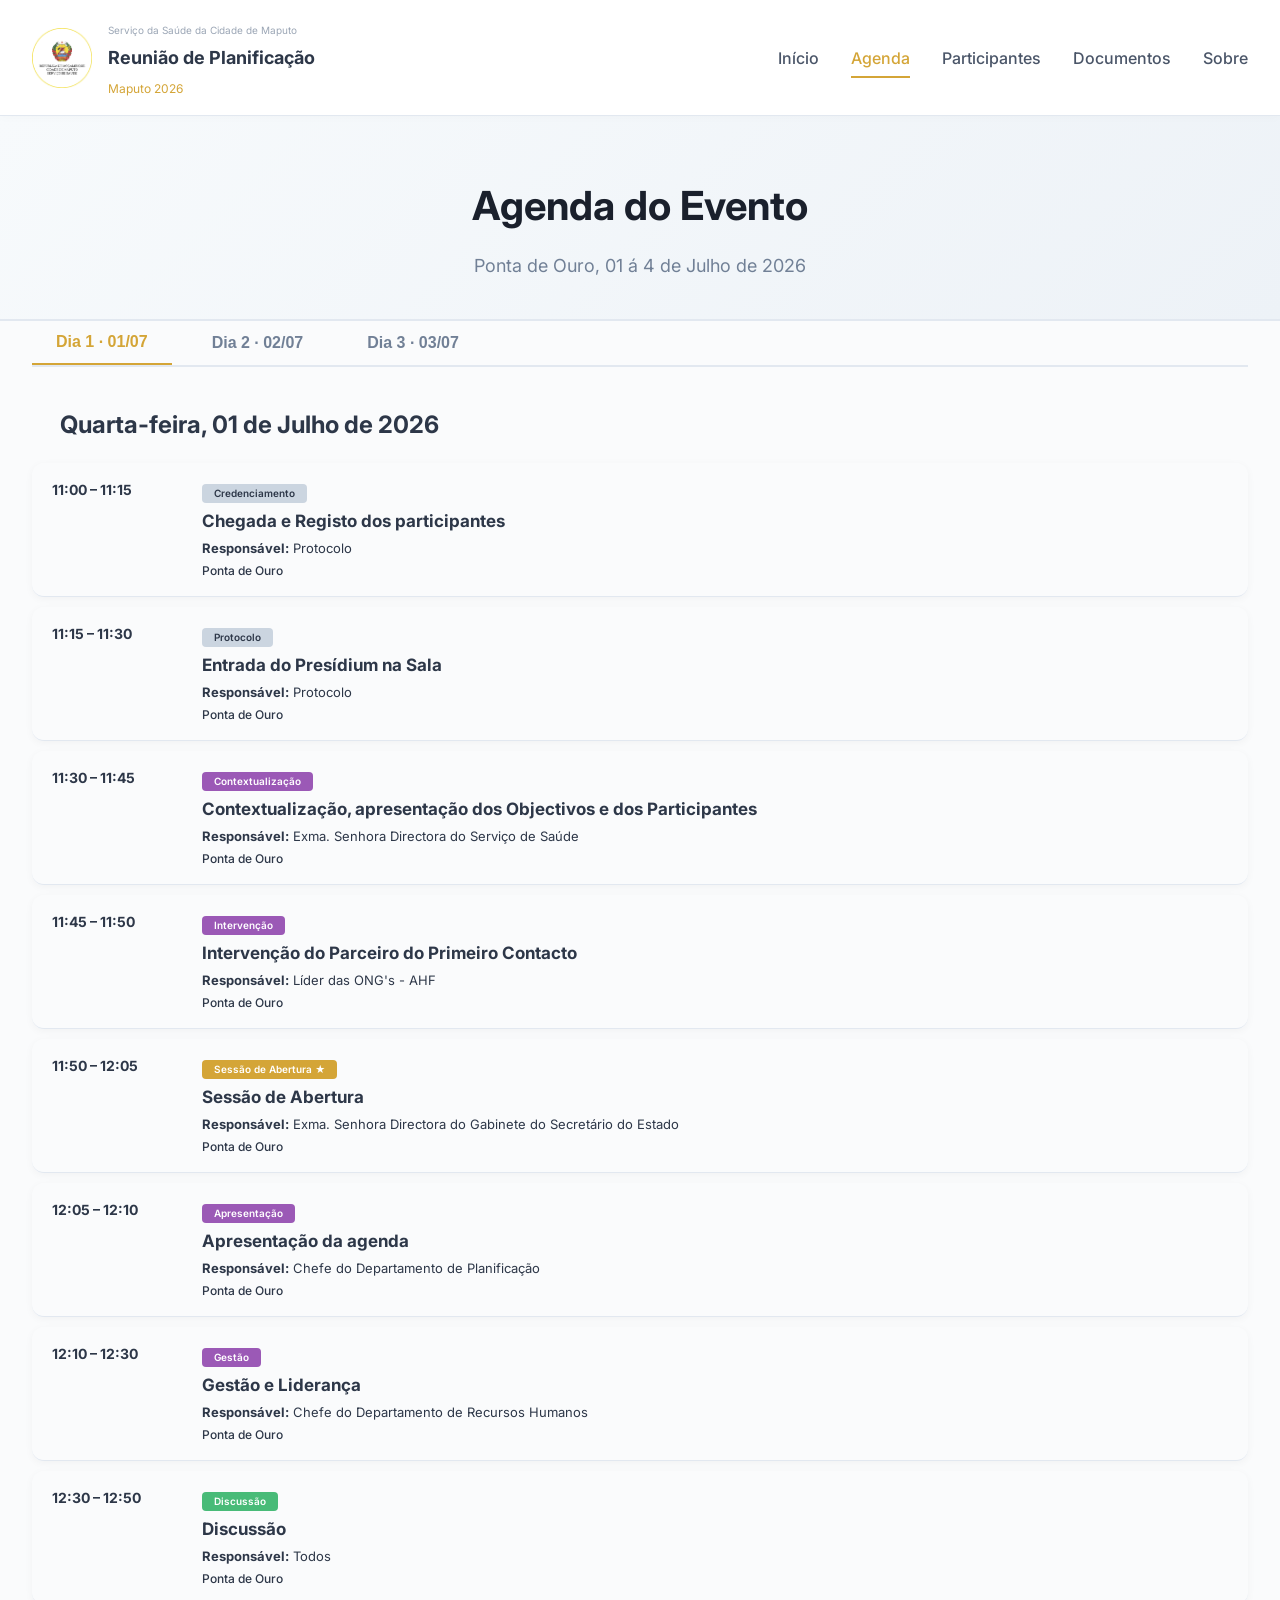
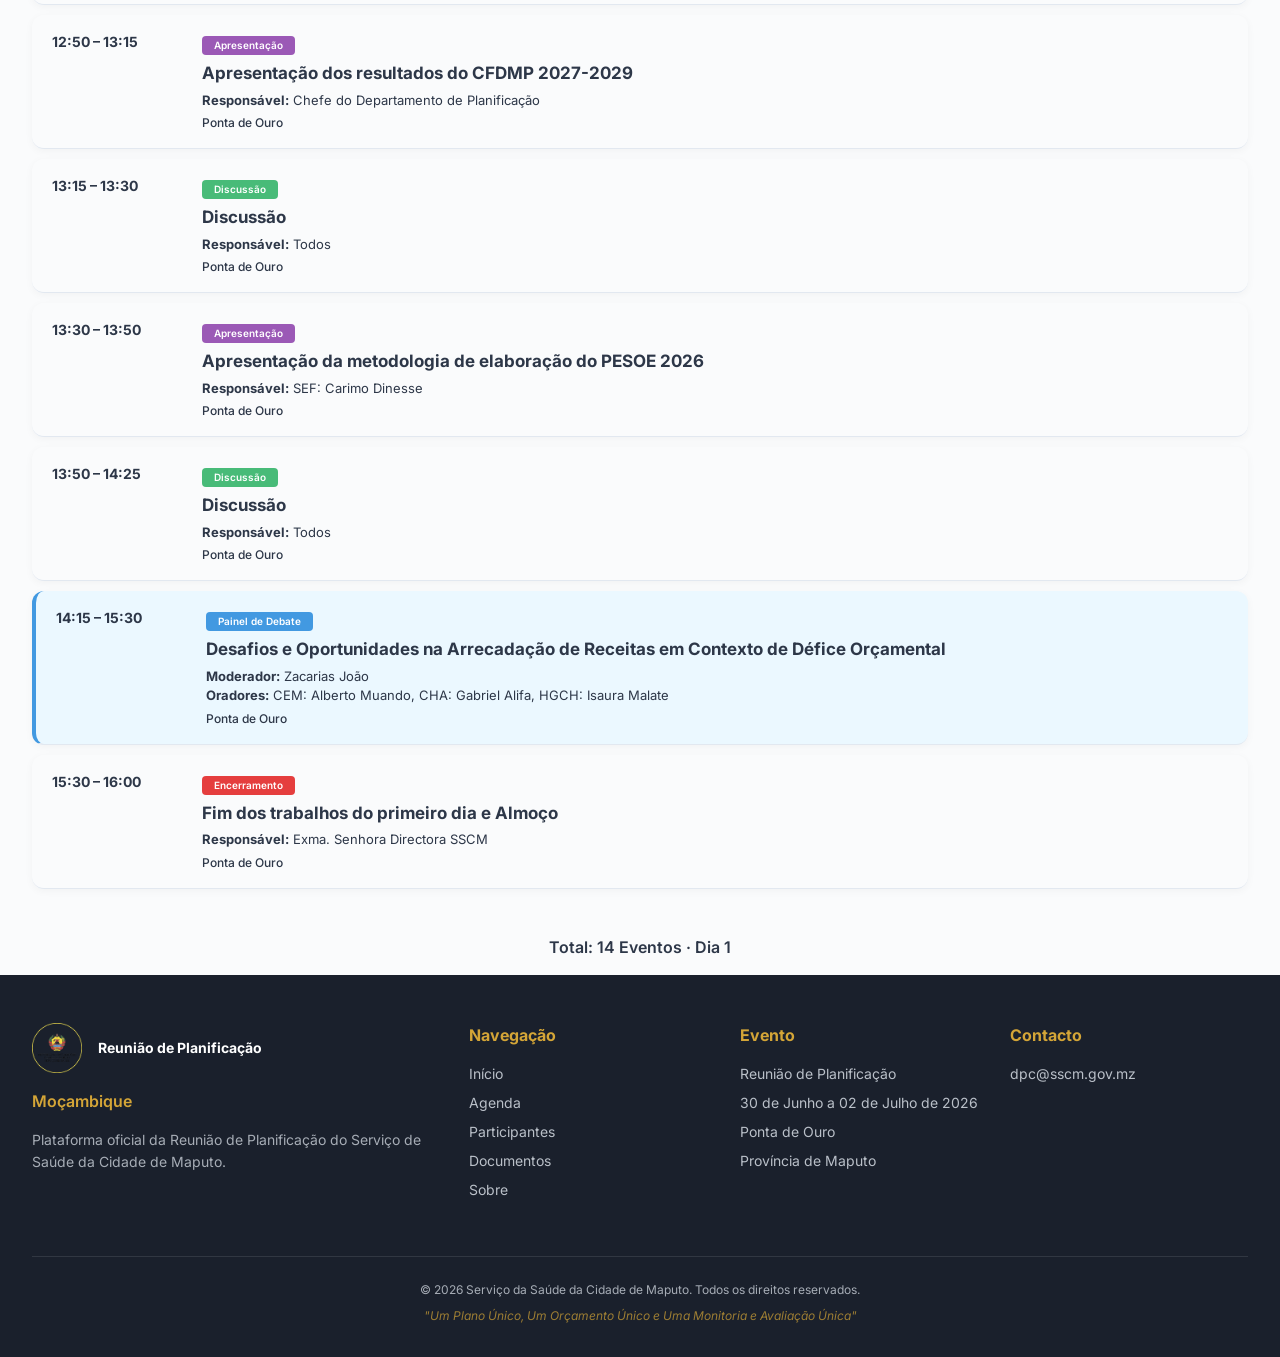
==== commit dbb73da2: "Atualização do projeto SSCM" ====
--- a/agenda.html
+++ b/agenda.html
@@ -18,6 +18,165 @@
             margin: 0;
             color: #856404;
         }
+
+        .programacao-item {
+            display: flex;
+            gap: 20px;
+            padding: 16px 20px;
+            border-bottom: 1px solid #e2e8f0;
+            transition: background 0.3s;
+            background: var(--white);
+            border-radius: 12px;
+            margin-bottom: 10px;
+            box-shadow: 0 2px 8px rgba(0,0,0,0.04);
+            align-items: flex-start;
+        }
+
+        .programacao-item:hover {
+            background: var(--gray-bg);
+            transform: translateX(4px);
+        }
+
+        .programacao-item.destaque {
+            background: var(--primary-bg);
+            border-left: 4px solid var(--primary);
+            border-radius: 12px;
+        }
+
+        .programacao-item.debate {
+            background: #ebf8ff;
+            border-left: 4px solid #4299e1;
+            border-radius: 12px;
+        }
+
+        .programacao-item.grupo {
+            background: #f0fff4;
+            border-left: 4px solid #48bb78;
+            border-radius: 12px;
+        }
+
+        .programacao-hora {
+            min-width: 130px;
+            font-weight: 700;
+            color: var(--primary);
+            font-size: 14px;
+            display: flex;
+            align-items: center;
+            gap: 4px;
+            flex-shrink: 0;
+        }
+
+        .programacao-info {
+            flex: 1;
+        }
+
+        .programacao-info .categoria {
+            display: inline-block;
+            padding: 2px 12px;
+            border-radius: 4px;
+            font-size: 10px;
+            font-weight: 600;
+            margin-bottom: 6px;
+        }
+
+        .programacao-info .categoria.abertura { background: #d4a537; color: white; }
+        .programacao-info .categoria.plenaria { background: #9b59b6; color: white; }
+        .programacao-info .categoria.discussao { background: #48bb78; color: white; }
+        .programacao-info .categoria.logistica { background: #cbd5e0; color: #2d3748; }
+        .programacao-info .categoria.debate { background: #4299e1; color: white; }
+        .programacao-info .categoria.grupo { background: #38a169; color: white; }
+        .programacao-info .categoria.encerramento { background: #e53e3e; color: white; }
+
+        .programacao-info h3 {
+            font-size: 17px;
+            color: var(--text-dark);
+            margin-bottom: 4px;
+        }
+
+        .programacao-info .responsavel {
+            font-size: 13px;
+            color: var(--text-light);
+            margin-bottom: 2px;
+        }
+
+        .programacao-info .responsavel strong {
+            color: var(--text-dark);
+        }
+
+        .programacao-info .local {
+            font-size: 12px;
+            color: var(--text-light);
+            font-weight: 500;
+            display: block;
+            margin-top: 4px;
+        }
+
+        .categoria-dia {
+            margin-top: 40px;
+            margin-bottom: 20px;
+            font-size: 24px;
+            font-weight: 700;
+            color: var(--text-dark);
+            border-left: 4px solid var(--primary);
+            padding-left: 16px;
+            display: flex;
+            align-items: center;
+            gap: 12px;
+        }
+
+        .categoria-dia .dia-icone {
+            font-size: 28px;
+        }
+
+        .total-eventos {
+            text-align: center;
+            margin-top: 30px;
+            padding: 16px;
+            background: var(--primary-bg);
+            border-radius: 12px;
+            font-size: 16px;
+            font-weight: 600;
+            color: var(--primary);
+        }
+
+        .page-header {
+            background: linear-gradient(135deg, #f7fafc 0%, #edf2f7 100%);
+            padding: 60px 0 40px;
+            text-align: center;
+            border-bottom: 2px solid #e2e8f0;
+        }
+
+        .page-header h1 {
+            font-size: 40px;
+            color: #1a202c;
+        }
+
+        .page-header p {
+            color: #718096;
+            margin-top: 8px;
+            font-size: 18px;
+        }
+
+        @media (max-width: 768px) {
+            .programacao-item {
+                flex-direction: column;
+                gap: 8px;
+                padding: 14px 16px;
+            }
+            .programacao-hora {
+                min-width: auto;
+                font-size: 13px;
+            }
+            .page-header h1 {
+                font-size: 28px;
+            }
+            .categoria-dia {
+                font-size: 20px;
+            }
+            .programacao-info h3 {
+                font-size: 15px;
+            }
+        }
     </style>
 </head>
 <body>
@@ -25,7 +184,7 @@
         <div class="container">
             <div class="logo-area">
                 <div class="emblema">
-                    <img src="assets/images/logo.png" alt="Emblema da República de Moçambique" class="logo-img">
+                    <img src="assets/images/logo.png" alt="Emblema" class="logo-img">
                 </div>
                 <div class="titulo-logo">
                     <span class="pequeno">Serviço da Saúde da Cidade de Maputo</span>
@@ -50,418 +209,455 @@
         <section class="page-header">
             <div class="container">
                 <h1>Agenda do Evento</h1>
-                <p>Ponta de Ouro, 30 de Junho a 3 de Julho de 2026</p>
+                <p>Ponta de Ouro, 01 á 4 de Julho de 2026</p>
             </div>
         </section>
 
         <section class="agenda-completa">
             <div class="container">
                 <div class="agenda-tabs">
-                    <button class="tab-btn active" data-dia="dia1">Dia 1 · 30/06</button>
-                    <button class="tab-btn" data-dia="dia2">Dia 2 · 01/07</button>
-                    <button class="tab-btn" data-dia="dia3">Dia 3 · 02/07</button>
-                    <button class="tab-btn" data-dia="dia4">Dia 4 · 03/07</button>
+                    <button class="tab-btn active" data-dia="dia1">Dia 1 · 01/07</button>
+                    <button class="tab-btn" data-dia="dia2">Dia 2 · 02/07</button>
+                    <button class="tab-btn" data-dia="dia3">Dia 3 · 03/07</button>
                 </div>
 
                 <!-- DIA 1 - 30 de Junho -->
                 <div id="dia1" class="agenda-dia active">
-                    <div class="dia-resumo">
-                        <h3>Terça-feira, 30 de Junho de 2026</h3>
-                        <p>Abertura oficial e sessões plenárias</p>
-                    </div>
-
-                    <div class="evento-completo">
-                        <time>11:00 – 11:15</time>
-                        <div class="evento-detalhes">
+                    <div class="categoria-dia">
+                        <span class="dia-icone"></span>
+                        Quarta-feira, 01 de Julho de 2026
+                    </div>
+
+                    <!-- 1 -->
+                    <div class="programacao-item">
+                        <div class="programacao-hora"> 11:00 – 11:15</div>
+                        <div class="programacao-info">
                             <span class="categoria logistica">Credenciamento</span>
                             <h3>Chegada e Registo dos participantes</h3>
-                            <p>Protocolo</p>
-                            <span class="local">Ponta de Ouro</span>
-                        </div>
-                    </div>
-
-                    <div class="evento-completo">
-                        <time>11:15 – 11:30</time>
-                        <div class="evento-detalhes">
+                            <p class="responsavel"><strong>Responsável:</strong> Protocolo</p>
+                            <span class="local"> Ponta de Ouro</span>
+                        </div>
+                    </div>
+
+                    <!-- 2 -->
+                    <div class="programacao-item">
+                        <div class="programacao-hora"> 11:15 – 11:30</div>
+                        <div class="programacao-info">
                             <span class="categoria logistica">Protocolo</span>
                             <h3>Entrada do Presídium na Sala</h3>
-                            <p>Protocolo</p>
-                            <span class="local">Ponta de Ouro</span>
-                        </div>
-                    </div>
-
-                    <div class="evento-completo">
-                        <time>11:30 – 11:45</time>
-                        <div class="evento-detalhes">
+                            <p class="responsavel"><strong>Responsável:</strong> Protocolo</p>
+                            <span class="local"> Ponta de Ouro</span>
+                        </div>
+                    </div>
+
+                    <!-- 3 -->
+                    <div class="programacao-item">
+                        <div class="programacao-hora"> 11:30 – 11:45</div>
+                        <div class="programacao-info">
                             <span class="categoria plenaria">Contextualização</span>
                             <h3>Contextualização, apresentação dos Objectivos e dos Participantes</h3>
-                            <p>Chefe do Departamento de Estudos Planificação e Comunicação</p>
-                            <span class="local">Ponta de Ouro</span>
-                        </div>
-                    </div>
-
-                    <div class="evento-completo destaque">
-                        <time>11:45 – 12:00</time>
-                        <div class="evento-detalhes">
+                            <p class="responsavel"><strong>Responsável:</strong> Exma. Senhora Directora do Serviço de Saúde</p>
+                            <span class="local"> Ponta de Ouro</span>
+                        </div>
+                    </div>
+
+                    <!-- 4 -->
+                    <div class="programacao-item">
+                        <div class="programacao-hora"> 11:45 – 11:50</div>
+                        <div class="programacao-info">
+                            <span class="categoria plenaria">Intervenção</span>
+                            <h3>Intervenção do Parceiro do Primeiro Contacto</h3>
+                            <p class="responsavel"><strong>Responsável:</strong> Líder das ONG's - AHF</p>
+                            <span class="local"> Ponta de Ouro</span>
+                        </div>
+                    </div>
+
+                    <!-- 5 -->
+                    <div class="programacao-item destaque">
+                        <div class="programacao-hora"> 11:50 – 12:05</div>
+                        <div class="programacao-info">
                             <span class="categoria abertura">Sessão de Abertura ★</span>
                             <h3>Sessão de Abertura</h3>
-                            <p>Exma. Senhora Directora do Serviço de Saúde</p>
-                            <span class="local">Ponta de Ouro</span>
-                        </div>
-                    </div>
-
-                    <div class="evento-completo">
-                        <time>12:00 – 12:15</time>
-                        <div class="evento-detalhes">
+                            <p class="responsavel"><strong>Responsável:</strong> Exma. Senhora Directora do Gabinete do Secretário do Estado</p>
+                            <span class="local"> Ponta de Ouro</span>
+                        </div>
+                    </div>
+
+                    <!-- 6 -->
+                    <div class="programacao-item">
+                        <div class="programacao-hora"> 12:05 – 12:10</div>
+                        <div class="programacao-info">
                             <span class="categoria plenaria">Apresentação</span>
                             <h3>Apresentação da agenda</h3>
-                            <p>DEPC: Maulana José</p>
-                            <span class="local">Ponta de Ouro</span>
-                        </div>
-                    </div>
-
-                    <div class="evento-completo">
-                        <time>12:15 – 12:35</time>
-                        <div class="evento-detalhes">
-                            <span class="categoria plenaria">Palestra</span>
-                            <h3>Papel dos gestores no resgate dos valores morais e comportamentais dos trabalhadores de Saúde</h3>
-                            <p>Chefe do Departamento de Recursos Humanos</p>
-                            <span class="local">Ponta de Ouro</span>
-                        </div>
-                    </div>
-
-                    <div class="evento-completo">
-                        <time>12:35 – 12:50</time>
-                        <div class="evento-detalhes">
+                            <p class="responsavel"><strong>Responsável:</strong> Chefe do Departamento de Planificação</p>
+                            <span class="local"> Ponta de Ouro</span>
+                        </div>
+                    </div>
+
+                    <!-- 7 -->
+                    <div class="programacao-item">
+                        <div class="programacao-hora"> 12:10 – 12:30</div>
+                        <div class="programacao-info">
+                            <span class="categoria plenaria">Gestão</span>
+                            <h3>Gestão e Liderança</h3>
+                            <p class="responsavel"><strong>Responsável:</strong> Chefe do Departamento de Recursos Humanos</p>
+                            <span class="local"> Ponta de Ouro</span>
+                        </div>
+                    </div>
+
+                    <!-- 8 -->
+                    <div class="programacao-item">
+                        <div class="programacao-hora"> 12:30 – 12:50</div>
+                        <div class="programacao-info">
                             <span class="categoria discussao">Discussão</span>
                             <h3>Discussão</h3>
-                            <p>Todos</p>
-                            <span class="local">Ponta de Ouro</span>
-                        </div>
-                    </div>
-
-                    <div class="evento-completo">
-                        <time>12:50 – 13:15</time>
-                        <div class="evento-detalhes">
+                            <p class="responsavel"><strong>Responsável:</strong> Todos</p>
+                            <span class="local"> Ponta de Ouro</span>
+                        </div>
+                    </div>
+
+                    <!-- 9 -->
+                    <div class="programacao-item">
+                        <div class="programacao-hora"> 12:50 – 13:15</div>
+                        <div class="programacao-info">
                             <span class="categoria plenaria">Apresentação</span>
                             <h3>Apresentação dos resultados do CFDMP 2027-2029</h3>
-                            <p>DEPC</p>
-                            <span class="local">Ponta de Ouro</span>
-                        </div>
-                    </div>
-
-                    <div class="evento-completo">
-                        <time>13:15 – 13:30</time>
-                        <div class="evento-detalhes">
+                            <p class="responsavel"><strong>Responsável:</strong> Chefe do Departamento de Planificação</p>
+                            <span class="local"> Ponta de Ouro</span>
+                        </div>
+                    </div>
+
+                    <!-- 10 -->
+                    <div class="programacao-item">
+                        <div class="programacao-hora"> 13:15 – 13:30</div>
+                        <div class="programacao-info">
                             <span class="categoria discussao">Discussão</span>
                             <h3>Discussão</h3>
-                            <p>Todos</p>
-                            <span class="local">Ponta de Ouro</span>
-                        </div>
-                    </div>
-
-                    <div class="evento-completo">
-                        <time>13:30 – 13:50</time>
-                        <div class="evento-detalhes">
+                            <p class="responsavel"><strong>Responsável:</strong> Todos</p>
+                            <span class="local"> Ponta de Ouro</span>
+                        </div>
+                    </div>
+
+                    <!-- 11 -->
+                    <div class="programacao-item">
+                        <div class="programacao-hora"> 13:30 – 13:50</div>
+                        <div class="programacao-info">
                             <span class="categoria plenaria">Apresentação</span>
-                            <h3>Apresentação da metodologia de elaboração do PESOE 2027</h3>
-                            <p>SEF: Carimo Dinesse</p>
-                            <span class="local">Ponta de Ouro</span>
-                        </div>
-                    </div>
-
-                    <div class="evento-completo destaque">
-                        <time>13:50 – 14:50</time>
-                        <div class="evento-detalhes">
-                            <span class="categoria debate">Painel de Debate ★</span>
+                            <h3>Apresentação da metodologia de elaboração do PESOE 2026</h3>
+                            <p class="responsavel"><strong>Responsável:</strong> SEF: Carimo Dinesse</p>
+                            <span class="local"> Ponta de Ouro</span>
+                        </div>
+                    </div>
+
+                    <!-- 12 -->
+                    <div class="programacao-item">
+                        <div class="programacao-hora"> 13:50 – 14:25</div>
+                        <div class="programacao-info">
+                            <span class="categoria discussao">Discussão</span>
+                            <h3>Discussão</h3>
+                            <p class="responsavel"><strong>Responsável:</strong> Todos</p>
+                            <span class="local"> Ponta de Ouro</span>
+                        </div>
+                    </div>
+
+                    <!-- 13 -->
+                    <div class="programacao-item debate">
+                        <div class="programacao-hora"> 14:15 – 15:30</div>
+                        <div class="programacao-info">
+                            <span class="categoria debate">Painel de Debate</span>
                             <h3>Desafios e Oportunidades na Arrecadação de Receitas em Contexto de Défice Orçamental</h3>
-                            <p>Moderador: Zacarias João | Oradores: CEM: Alberto Muando, CHA: Gabriel Alifa, HGCH: Isaura Malate</p>
-                            <span class="local">Ponta de Ouro</span>
-                        </div>
-                    </div>
-
-                    <div class="evento-completo">
-                        <time>14:50 – 15:10</time>
-                        <div class="evento-detalhes">
+                            <p class="responsavel">
+                                <strong>Moderador:</strong> Zacarias João<br>
+                                <strong>Oradores:</strong> CEM: Alberto Muando, CHA: Gabriel Alifa, HGCH: Isaura Malate
+                            </p>
+                            <span class="local"> Ponta de Ouro</span>
+                        </div>
+                    </div>
+
+                    <!-- 14 -->
+                    <div class="programacao-item destaque">
+                        <div class="programacao-hora"> 15:30 – 16:00</div>
+                        <div class="programacao-info">
+                            <span class="categoria encerramento">Encerramento</span>
+                            <h3>Fim dos trabalhos do primeiro dia e Almoço</h3>
+                            <p class="responsavel"><strong>Responsável:</strong> Exma. Senhora Directora SSCM</p>
+                            <span class="local"> Ponta de Ouro</span>
+                        </div>
+                    </div>
+
+                    <div class="total-eventos">
+                         Total: 14 Eventos · Dia 1
+                    </div>
+                </div>
+
+                <!-- DIA 2 - 02 de Julho -->
+                <div id="dia2" class="agenda-dia">
+                    <div class="categoria-dia">
+                        <span class="dia-icone"></span>
+                        Quinta-feira, 01 de Julho de 2026
+                    </div>
+
+                    <!-- 15 -->
+                    <div class="programacao-item">
+                        <div class="programacao-hora"> 08:00 – 08:30</div>
+                        <div class="programacao-info">
+                            <span class="categoria logistica">Entrada</span>
+                            <h3>Entrada dos Participantes na sala</h3>
+                            <p class="responsavel"><strong>Responsável:</strong> Protocolo</p>
+                            <span class="local"> Ponta de Ouro</span>
+                        </div>
+                    </div>
+
+                    <!-- 16 -->
+                    <div class="programacao-item">
+                        <div class="programacao-hora"> 08:30 – 08:50</div>
+                        <div class="programacao-info">
+                            <span class="categoria plenaria">Leitura</span>
+                            <h3>Leitura da Síntese do Primeiro Dia</h3>
+                            <p class="responsavel"><strong>Responsável:</strong> DEPC: Inácio Zevo</p>
+                            <span class="local"> Ponta de Ouro</span>
+                        </div>
+                    </div>
+
+                    <!-- 19 -->
+                    <div class="programacao-item">
+                        <div class="programacao-hora"> 08:50 – 09:05</div>
+                        <div class="programacao-info">
                             <span class="categoria plenaria">Apresentação</span>
                             <h3>Prioridades para elaboração do PESOE 2027</h3>
-                            <p>DEPC: Idília da Graça</p>
-                            <span class="local">Ponta de Ouro</span>
-                        </div>
-                    </div>
-
-                    <div class="evento-completo">
-                        <time>15:10 – 15:20</time>
-                        <div class="evento-detalhes">
+                            <p class="responsavel"><strong>Responsável:</strong> Representante do MISAU</p>
+                            <span class="local"> Ponta de Ouro</span>
+                        </div>
+                    </div>
+
+                    <!-- 20 -->
+                    <div class="programacao-item">
+                        <div class="programacao-hora"> 09:05 – 09:20</div>
+                        <div class="programacao-info">
                             <span class="categoria discussao">Discussão</span>
                             <h3>Discussão</h3>
-                            <p>Todos</p>
-                            <span class="local">Ponta de Ouro</span>
-                        </div>
-                    </div>
-
-                    <div class="evento-completo">
-                        <time>15:20 – 16:20</time>
-                        <div class="evento-detalhes">
-                            <span class="categoria abertura">Encerramento do Dia</span>
-                            <h3>Fim dos trabalhos do primeiro dia e Almoço</h3>
-                            <p>Exma. Senhora Directora SSCM</p>
-                            <span class="local">Ponta de Ouro</span>
-                        </div>
+                            <p class="responsavel"><strong>Responsável:</strong> Todos</p>
+                            <span class="local"> Ponta de Ouro</span>
+                        </div>
+                    </div>
+
+                    <!-- 17 -->
+                    <div class="programacao-item">
+                        <div class="programacao-hora"> 09:20 – 09:35</div>
+                        <div class="programacao-info">
+                            <span class="categoria plenaria">Apresentação</span>
+                            <h3>Balanço dos Indicadores do PQG 2025-2029</h3>
+                            <p class="responsavel"><strong>Responsável:</strong> DEPC: Idilia João</p>
+                            <span class="local"> Ponta de Ouro</span>
+                        </div>
+                    </div>
+
+                    <!-- 18 -->
+                    <div class="programacao-item">
+                        <div class="programacao-hora"> 09:35 – 09:40</div>
+                        <div class="programacao-info">
+                            <span class="categoria discussao">Discussão</span>
+                            <h3>Discussão</h3>
+                            <p class="responsavel"><strong>Responsável:</strong> Todos</p>
+                            <span class="local"> Ponta de Ouro</span>
+                        </div>
+                    </div>
+
+                    <!-- 21 -->
+                    <div class="programacao-item debate">
+                        <div class="programacao-hora"> 09:40 – 10:40</div>
+                        <div class="programacao-info">
+                            <span class="categoria debate">Painel de Debate</span>
+                            <h3>Transição dos Serviços e proposta de acções para garantir a continuidade dos serviços</h3>
+                            <p class="responsavel">
+                                <strong>Moderador:</strong> Rosimina Ismael<br>
+                                <strong>Oradores:</strong> Assessor Clínico, DRH
+                            </p>
+                            <span class="local"> Ponta de Ouro</span>
+                        </div>
+                    </div>
+
+                    <!-- 23 -->
+                    <div class="programacao-item">
+                        <div class="programacao-hora"> 10:40 – 11:20</div>
+                        <div class="programacao-info">
+                            <span class="categoria logistica">Pausa</span>
+                            <h3>Intervalo para o pequeno almoço</h3>
+                            <p class="responsavel"><strong>Responsável:</strong> Todos</p>
+                            <span class="local"> Área de Convivência</span>
+                        </div>
+                    </div>
+
+                    <!-- 24 -->
+                    <div class="programacao-item grupo">
+                        <div class="programacao-hora"> 11:20 – 15:20</div>
+                        <div class="programacao-info">
+                            <span class="categoria grupo">Trabalho em Grupo</span>
+                            <h3>Exercícios em grupo (elaboração do PESOE 2026)</h3>
+                            <p class="responsavel"><strong>Responsável:</strong> Todos os participantes</p>
+                            <span class="local"> Salas de Reunião</span>
+                        </div>
+                    </div>
+
+                    <!-- 25 -->
+                    <div class="programacao-item destaque">
+                        <div class="programacao-hora"> 15:30</div>
+                        <div class="programacao-info">
+                            <span class="categoria encerramento">Encerramento</span>
+                            <h3>Considerações finais e Fim dos trabalhos do segundo dia</h3>
+                            <p class="responsavel"><strong>Responsável:</strong> Exma. Senhora Directora do SSCM</p>
+                            <span class="local"> Ponta de Ouro</span>
+                        </div>
+                    </div>
+
+                    <div class="total-eventos">
+                         Total: 11 Eventos · Dia 2
                     </div>
                 </div>
 
-                <!-- DIA 2 - 01 de Julho -->
-                <div id="dia2" class="agenda-dia">
-                    <div class="dia-resumo">
-                        <h3> Quarta-feira, 01 de Julho de 2026</h3>
-                        <p>Exercícios em grupo e elaboração do PESOE</p>
-                    </div>
-
-                    <div class="evento-completo">
-                        <time>08:00 – 08:30</time>
-                        <div class="evento-detalhes">
+                <!-- DIA 3 - 03 de Julho -->
+                <div id="dia3" class="agenda-dia">
+                    <div class="categoria-dia">
+                        <span class="dia-icone"></span>
+                        Sexta-feira, 03 de Julho de 2026
+                    </div>
+
+                    <!-- 26 -->
+                    <div class="programacao-item">
+                        <div class="programacao-hora"> 08:00 – 08:30</div>
+                        <div class="programacao-info">
                             <span class="categoria logistica">Entrada</span>
                             <h3>Entrada dos Participantes na sala</h3>
-                            <p>Protocolo</p>
-                            <span class="local">Ponta de Ouro</span>
-                        </div>
-                    </div>
-
-                    <div class="evento-completo">
-                        <time>08:30 – 08:50</time>
-                        <div class="evento-detalhes">
+                            <p class="responsavel"><strong>Responsável:</strong> Protocolo</p>
+                            <span class="local"> Ponta de Ouro</span>
+                        </div>
+                    </div>
+
+                    <!-- 27 -->
+                    <div class="programacao-item">
+                        <div class="programacao-hora"> 08:30 – 08:50</div>
+                        <div class="programacao-info">
                             <span class="categoria plenaria">Leitura</span>
-                            <h3>Leitura da Síntese do Primeiro Dia</h3>
-                            <p>DEPC: Inácio Zevo</p>
-                            <span class="local">Ponta de Ouro</span>
-                        </div>
-                    </div>
-
-                    <div class="evento-completo">
-                        <time>08:50 – 09:20</time>
-                        <div class="evento-detalhes">
-                            <span class="categoria plenaria">Apresentação</span>
-                            <h3>Balanço dos Indicadores do PQG 2025-2029</h3>
-                            <p>DEPC: Uele Nhantumbo</p>
-                            <span class="local">Ponta de Ouro</span>
-                        </div>
-                    </div>
-
-                    <div class="evento-completo">
-                        <time>09:20 – 10:00</time>
-                        <div class="evento-detalhes">
-                            <span class="categoria discussao">Discussão</span>
-                            <h3>Discussão</h3>
-                            <p>Todos</p>
-                            <span class="local">Ponta de Ouro</span>
-                        </div>
-                    </div>
-
-                    <div class="evento-completo destaque">
-                        <time>10:00 – 15:00</time>
-                        <div class="evento-detalhes">
-                            <span class="categoria grupo">Trabalho em Grupo ★</span>
-                            <h3>Exercícios em grupo (elaboração do PESOE 2026)</h3>
-                            <p>Todos os participantes</p>
-                            <span class="local">Salas de Reunião</span>
-                        </div>
-                    </div>
-
-                    <div class="evento-completo">
-                        <time>15:00 – 15:30</time>
-                        <div class="evento-detalhes">
-                            <span class="categoria abertura">Encerramento</span>
-                            <h3>Considerações finais e Fim dos trabalhos do segundo dia</h3>
-                            <p>Exma. Senhora Directora do SSCM</p>
-                            <span class="local">Ponta de Ouro</span>
-                        </div>
-                    </div>
-                </div>
-
-                <!-- DIA 3 - 02 de Julho -->
-                <div id="dia3" class="agenda-dia">
-                    <div class="dia-resumo">
-                        <h3> Quinta-feira, 02 de Julho de 2026</h3>
-                        <p>Apresentações e discussão dos PESOE</p>
-                    </div>
-
-                    <div class="evento-completo">
-                        <time>08:00 – 08:30</time>
-                        <div class="evento-detalhes">
-                            <span class="categoria logistica">Entrada</span>
-                            <h3>Entrada dos Participantes na sala</h3>
-                            <p>Protocolo</p>
-                            <span class="local">Ponta de Ouro</span>
-                        </div>
-                    </div>
-
-                    <div class="evento-completo">
-                        <time>08:30 – 09:30</time>
-                        <div class="evento-detalhes">
-                            <span class="categoria plenaria">Plenária</span>
-                            <h3>Plenária: Distrito e Hospital</h3>
-                            <p>Distrito e Hospital</p>
-                            <span class="local">Ponta de Ouro</span>
-                        </div>
-                    </div>
-
-                    <div class="evento-completo">
-                        <time>09:30 – 10:00</time>
-                        <div class="evento-detalhes">
-                            <span class="categoria discussao">Discussão</span>
-                            <h3>Discussão</h3>
-                            <p>Todos</p>
-                            <span class="local">Ponta de Ouro</span>
-                        </div>
-                    </div>
-
-                    <div class="evento-completo">
-                        <time>10:00 – 10:30</time>
-                        <div class="evento-detalhes">
+                            <h3>Leitura da Síntese do Segundo Dia</h3>
+                            <p class="responsavel"><strong>Responsável:</strong> DEPC: Maulana José</p>
+                            <span class="local"> Ponta de Ouro</span>
+                        </div>
+                    </div>
+
+                    <!-- 28 -->
+                    <div class="programacao-item grupo">
+                        <div class="programacao-hora"> 08:50 – 10:00</div>
+                        <div class="programacao-info">
+                            <span class="categoria grupo">Exercício</span>
+                            <h3>Exercício de Harmonização do PESOE</h3>
+                            <p class="responsavel"><strong>Responsável:</strong> Todos</p>
+                            <span class="local"> Salas de Reunião</span>
+                        </div>
+                    </div>
+
+                    <!-- 29 -->
+                    <div class="programacao-item">
+                        <div class="programacao-hora"> 10:00 – 10:30</div>
+                        <div class="programacao-info">
                             <span class="categoria logistica">Pausa</span>
                             <h3>Intervalo para o pequeno almoço</h3>
-                            <p>Todos</p>
-                            <span class="local">Área de Convivência</span>
-                        </div>
-                    </div>
-
-                    <div class="evento-completo">
-                        <time>10:30 – 11:00</time>
-                        <div class="evento-detalhes">
-                            <span class="categoria plenaria">Apresentação</span>
-                            <h3>Plenária: Apresentação do PESOE RSP</h3>
-                            <p>RSP</p>
-                            <span class="local">Ponta de Ouro</span>
-                        </div>
-                    </div>
-
-                    <div class="evento-completo">
-                        <time>11:00 – 11:30</time>
-                        <div class="evento-detalhes">
-                            <span class="categoria discussao">Discussão</span>
-                            <h3>Discussão</h3>
-                            <p>Todos</p>
-                            <span class="local">Ponta de Ouro</span>
-                        </div>
-                    </div>
-
-                    <div class="evento-completo">
-                        <time>11:30 – 12:00</time>
-                        <div class="evento-detalhes">
-                            <span class="categoria plenaria">Apresentação</span>
-                            <h3>Plenária: Apresentação do PESOE RAM</h3>
-                            <p>DEPC-NIC</p>
-                            <span class="local">Ponta de Ouro</span>
-                        </div>
-                    </div>
-
-                    <div class="evento-completo">
-                        <time>12:00 – 12:30</time>
-                        <div class="evento-detalhes">
-                            <span class="categoria discussao">Discussão</span>
-                            <h3>Discussão</h3>
-                            <p>Todos</p>
-                            <span class="local">Ponta de Ouro</span>
-                        </div>
-                    </div>
-
-                    <div class="evento-completo destaque">
-                        <time>12:30 – 13:00</time>
-                        <div class="evento-detalhes">
-                            <span class="categoria abertura">Encerramento ★</span>
+                            <p class="responsavel"><strong>Responsável:</strong> Todos</p>
+                            <span class="local"> Área de Convivência</span>
+                        </div>
+                    </div>
+
+                    <!-- 31-37 - Plenárias -->
+                    <div class="programacao-item debate">
+                        <div class="programacao-hora"> 10:30 – 14:30</div>
+                        <div class="programacao-info">
+                            <span class="categoria debate">Plenárias</span>
+                            <h3>Plenárias: Distrito, Hospital, RAM e RSP</h3>
+                            <p class="responsavel">
+                                <strong>Apresentação do PESOE:</strong> Hospital, Distrito, RAM, RSP<br>
+                                <strong>Discussão:</strong> Todos
+                            </p>
+                            <span class="local"> Ponta de Ouro</span>
+                        </div>
+                    </div>
+
+                    <!-- 38 -->
+                    <div class="programacao-item destaque">
+                        <div class="programacao-hora"> 14:30 – 15:00</div>
+                        <div class="programacao-info">
+                            <span class="categoria encerramento">Encerramento ★</span>
                             <h3>Sessão de Encerramento</h3>
-                            <p>Exma. Senhora Directora do SSCM</p>
-                            <span class="local">Ponta de Ouro</span>
-                        </div>
-                    </div>
-
-                    <div class="evento-completo">
-                        <time>13:00 – 14:00</time>
-                        <div class="evento-detalhes">
+                            <p class="responsavel"><strong>Responsável:</strong> Exma. Senhora Directora do SSCM</p>
+                            <span class="local"> Ponta de Ouro</span>
+                        </div>
+                    </div>
+
+                    <!-- 39 -->
+                    <div class="programacao-item">
+                        <div class="programacao-hora"> 15:00 – 16:00</div>
+                        <div class="programacao-info">
                             <span class="categoria logistica">Almoço</span>
                             <h3>Almoço de Confraternização</h3>
-                            <p>Todos</p>
-                            <span class="local">Restaurante</span>
-                        </div>
-                    </div>
-                </div>
-
-                <!-- DIA 4 - 03 de Julho -->
-                <div id="dia4" class="agenda-dia">
-                    <div class="dia-resumo">
-                        <h3>Sexta-feira, 03 de Julho de 2026</h3>
-                        <p>Reservado para actividades complementares</p>
-                    </div>
-                    
-                    <div class="atencao">
-                        <p>⚠️ <strong>Nota:</strong> O programa para o dia 03 de Julho de 2026 será divulgado oportunamente.</p>
-                    </div>
-
-                    <div class="evento-completo">
-                        <time>--:-- – --:--</time>
-                        <div class="evento-detalhes">
-                            <span class="categoria logistica">Aguardar</span>
-                            <h3>Programa a ser definido</h3>
-                            <p>Atividades complementares</p>
-                            <span class="local">Ponta de Ouro</span>
-                        </div>
+                            <p class="responsavel"><strong>Responsável:</strong> Todos</p>
+                            <span class="local"> Restaurante</span>
+                        </div>
+                    </div>
+
+                    <div class="total-eventos">
+                         Total: 8 Eventos · Dia 3
                     </div>
                 </div>
             </div>
         </section>
     </main>
 
-     <!-- Footer -->
+    <!-- Footer -->
     <footer class="footer">
-    <div class="container">
-        <div class="footer-content">
-            <div class="footer-info">
-                <div class="footer-logo">
-                    <!-- Apenas sua imagem, sem o SVG -->
-                    <img src="assets/images/logos.png" alt="Emblema da República de Moçambique" class="logo-footer">
+        <div class="container">
+            <div class="footer-content">
+                <div class="footer-info">
+                    <div class="footer-logo">
+                        <img src="assets/images/logo.png" alt="Emblema" class="logo-footer">
+                        <div>
+                            <h3>Reunião de Planificação</h3>
+                        </div>
+                    </div>
+                    <p class="footer-pais">Moçambique</p>
+                    <p class="footer-desc">Plataforma oficial da Reunião de Planificação do Serviço de Saúde da Cidade de Maputo.</p>
+                </div>
+                <div class="footer-links">
                     <div>
-                      <h3>Reunião de Planificação</h3>
-                    </div>
-                </div>
-                <p class="footer-pais">Moçambique</p>
-                <p class="footer-desc">Plataforma oficial da  Reunião de Planificação do Serviço de Saúde da Cidade de Maputo.</p>
-            </div>
-            <div class="footer-links">
-                <div>
-                    <h4>Navegação</h4>
-                    <ul>
-                        <li><a href="index.html">Início</a></li>
-                        <li><a href="agenda.html">Agenda</a></li>
-                        <li><a href="participantes.html">Participantes</a></li>
-                        <li><a href="documentos.html">Documentos</a></li>
-                        <li><a href="sobre.html">Sobre</a></li>
-                    </ul>
-                </div>
-                <div>
-                    <h4>Evento</h4>
-                    <ul>
-                        <li>Reunião de Planificação</li>
-                        <li>30 de Junho á 03 de julho de  2026</li>
-                        <li>Ponta de Ouro</li>
-                        <li>Província de Maputo</li>
-                    </ul>
-                </div>
-                <div>
-                    <h4>Contacto</h4>
-                    <ul>
-                        <li><a href="mailto:dci@misau.gov.mz">dpc@sscm.gov.mz</a></li>
-                    </ul>
+                        <h4>Navegação</h4>
+                        <ul>
+                            <li><a href="index.html">Início</a></li>
+                            <li><a href="agenda.html">Agenda</a></li>
+                            <li><a href="participantes.html">Participantes</a></li>
+                            <li><a href="documentos.html">Documentos</a></li>
+                            <li><a href="sobre.html">Sobre</a></li>
+                        </ul>
+                    </div>
+                    <div>
+                        <h4>Evento</h4>
+                        <ul>
+                            <li>Reunião de Planificação</li>
+                            <li>30 de Junho a 02 de Julho de 2026</li>
+                            <li>Ponta de Ouro</li>
+                            <li>Província de Maputo</li>
+                        </ul>
+                    </div>
+                    <div>
+                        <h4>Contacto</h4>
+                        <ul>
+                            <li><a href="mailto:dpc@sscm.gov.mz">dpc@sscm.gov.mz</a></li>
+                        </ul>
+                    </div>
                 </div>
             </div>
+            <div class="footer-bottom">
+                <p>© 2026 Serviço da Saúde da Cidade de Maputo. Todos os direitos reservados.</p>
+                <p class="lema-footer">"Um Plano Único, Um Orçamento Único e Uma Monitoria e Avaliação Única"</p>
+            </div>
         </div>
-        <div class="footer-bottom">
-            <p>© 2026 Serviço da Saúde da Cidade  de Maputo. Todos os direitos reservados.</p>
-            <p class="lema-footer">"Um Plano Único, Um Orçamento Único e Uma Monitoria e Avaliação Única"</p>
-        </div>
-    </div>
-</footer>
-
+    </footer>
 
     <script>
         // Menu Mobile
@@ -469,13 +665,13 @@
         const navList = document.getElementById('navList');
 
         if (mobileMenuBtn) {
-            mobileMenuBtn.addEventListener('click', () => {
+            mobileMenuBtn.addEventListener('click', function() {
                 navList.classList.toggle('active');
             });
         }
 
-        document.querySelectorAll('.nav-list a').forEach(link => {
-            link.addEventListener('click', () => {
+        document.querySelectorAll('.nav-list a').forEach(function(link) {
+            link.addEventListener('click', function() {
                 navList.classList.remove('active');
             });
         });
@@ -484,31 +680,20 @@
         const tabBtns = document.querySelectorAll('.tab-btn');
         const agendaDias = document.querySelectorAll('.agenda-dia');
 
-        tabBtns.forEach(btn => {
-            btn.addEventListener('click', () => {
-                const dia = btn.getAttribute('data-dia');
+        tabBtns.forEach(function(btn) {
+            btn.addEventListener('click', function() {
+                const dia = this.getAttribute('data-dia');
                 
-                tabBtns.forEach(b => b.classList.remove('active'));
-                btn.classList.add('active');
+                tabBtns.forEach(function(b) {
+                    b.classList.remove('active');
+                });
+                this.classList.add('active');
                 
-                agendaDias.forEach(d => d.classList.remove('active'));
+                agendaDias.forEach(function(d) {
+                    d.classList.remove('active');
+                });
                 document.getElementById(dia).classList.add('active');
             });
-        });
-
-        // Animações
-        const observerOptions = { threshold: 0.1, rootMargin: '0px 0px -50px 0px' };
-        const observer = new IntersectionObserver((entries) => {
-            entries.forEach(entry => {
-                if (entry.isIntersecting) {
-                    entry.target.classList.add('visible');
-                }
-            });
-        }, observerOptions);
-
-        document.querySelectorAll('.fade-up, .evento-completo').forEach(el => {
-            el.classList.add('fade-up');
-            observer.observe(el);
         });
     </script>
 </body>
--- a/style.css
+++ b/style.css
@@ -281,17 +281,18 @@
 /* ============================================
    RESULTADOS ESPERADOS - CORRIGIDO
    ============================================ */
+/* Resultados - 5 colunas */
 .resultados {
     padding: 80px 0;
     background: #f7fafc;
 }
 
-.resultados .section-header {
+.section-header {
     text-align: center;
     margin-bottom: 48px;
 }
 
-.resultados .section-header .section-tag {
+.section-header .section-tag {
     display: inline-block;
     background: #d4a537;
     color: #ffffff;
@@ -302,7 +303,7 @@
     margin-bottom: 16px;
 }
 
-.resultados .section-header h2 {
+.section-header h2 {
     font-size: 36px;
     color: #1a202c;
     margin: 0;
@@ -310,49 +311,81 @@
 
 .resultados-grid {
     display: grid;
-    grid-template-columns: repeat(4, 1fr);
-    gap: 30px;
-    max-width: 1200px;
+    grid-template-columns: repeat(5, 1fr);  /* 5 colunas */
+    gap: 20px;
+    max-width: 100%;
     margin: 0 auto;
     padding: 0 20px;
 }
 
 .resultado-card {
     background: white;
-    padding: 40px 25px;
-    border-radius: 20px;
+    padding: 30px 20px;
+    border-radius: 16px;
     text-align: center;
-    box-shadow: 0 5px 20px rgba(0,0,0,0.05);
+    box-shadow: 0 4px 12px rgba(0,0,0,0.05);
     border: 1px solid #e2e8f0;
     transition: all 0.3s ease;
 }
 
 .resultado-card:hover {
-    transform: translateY(-8px);
-    box-shadow: 0 15px 35px rgba(0,0,0,0.1);
+    transform: translateY(-5px);
+    box-shadow: 0 10px 30px rgba(0,0,0,0.1);
     border-color: #d4a537;
 }
 
 .resultado-numero {
-    font-size: 52px;
+    font-size: 40px;
     font-weight: 800;
     color: #d4a537;
     background: #fef3c7;
-    width: 90px;
-    height: 90px;
-    line-height: 90px;
+    width: 70px;
+    height: 70px;
+    line-height: 70px;
     border-radius: 50%;
-    margin: 0 auto 25px auto;
+    margin: 0 auto 16px auto;
     text-align: center;
     display: block;
 }
 
 .resultado-card h3 {
-    font-size: 16px;
+    font-size: 14px;
     color: #2d3748;
-    line-height: 1.5;
+    line-height: 1.4;
     margin: 0;
     font-weight: 500;
+}
+
+/* Responsivo */
+@media (max-width: 1200px) {
+    .resultados-grid {
+        grid-template-columns: repeat(3, 1fr);
+    }
+}
+
+@media (max-width: 768px) {
+    .resultados-grid {
+        grid-template-columns: repeat(2, 1fr);
+        gap: 15px;
+        padding: 0 10px;
+    }
+    
+    .resultado-numero {
+        width: 60px;
+        height: 60px;
+        line-height: 60px;
+        font-size: 32px;
+    }
+    
+    .resultado-card h3 {
+        font-size: 12px;
+    }
+}
+
+@media (max-width: 480px) {
+    .resultados-grid {
+        grid-template-columns: 1fr;
+    }
 }
 
 /* Programa Resumo */
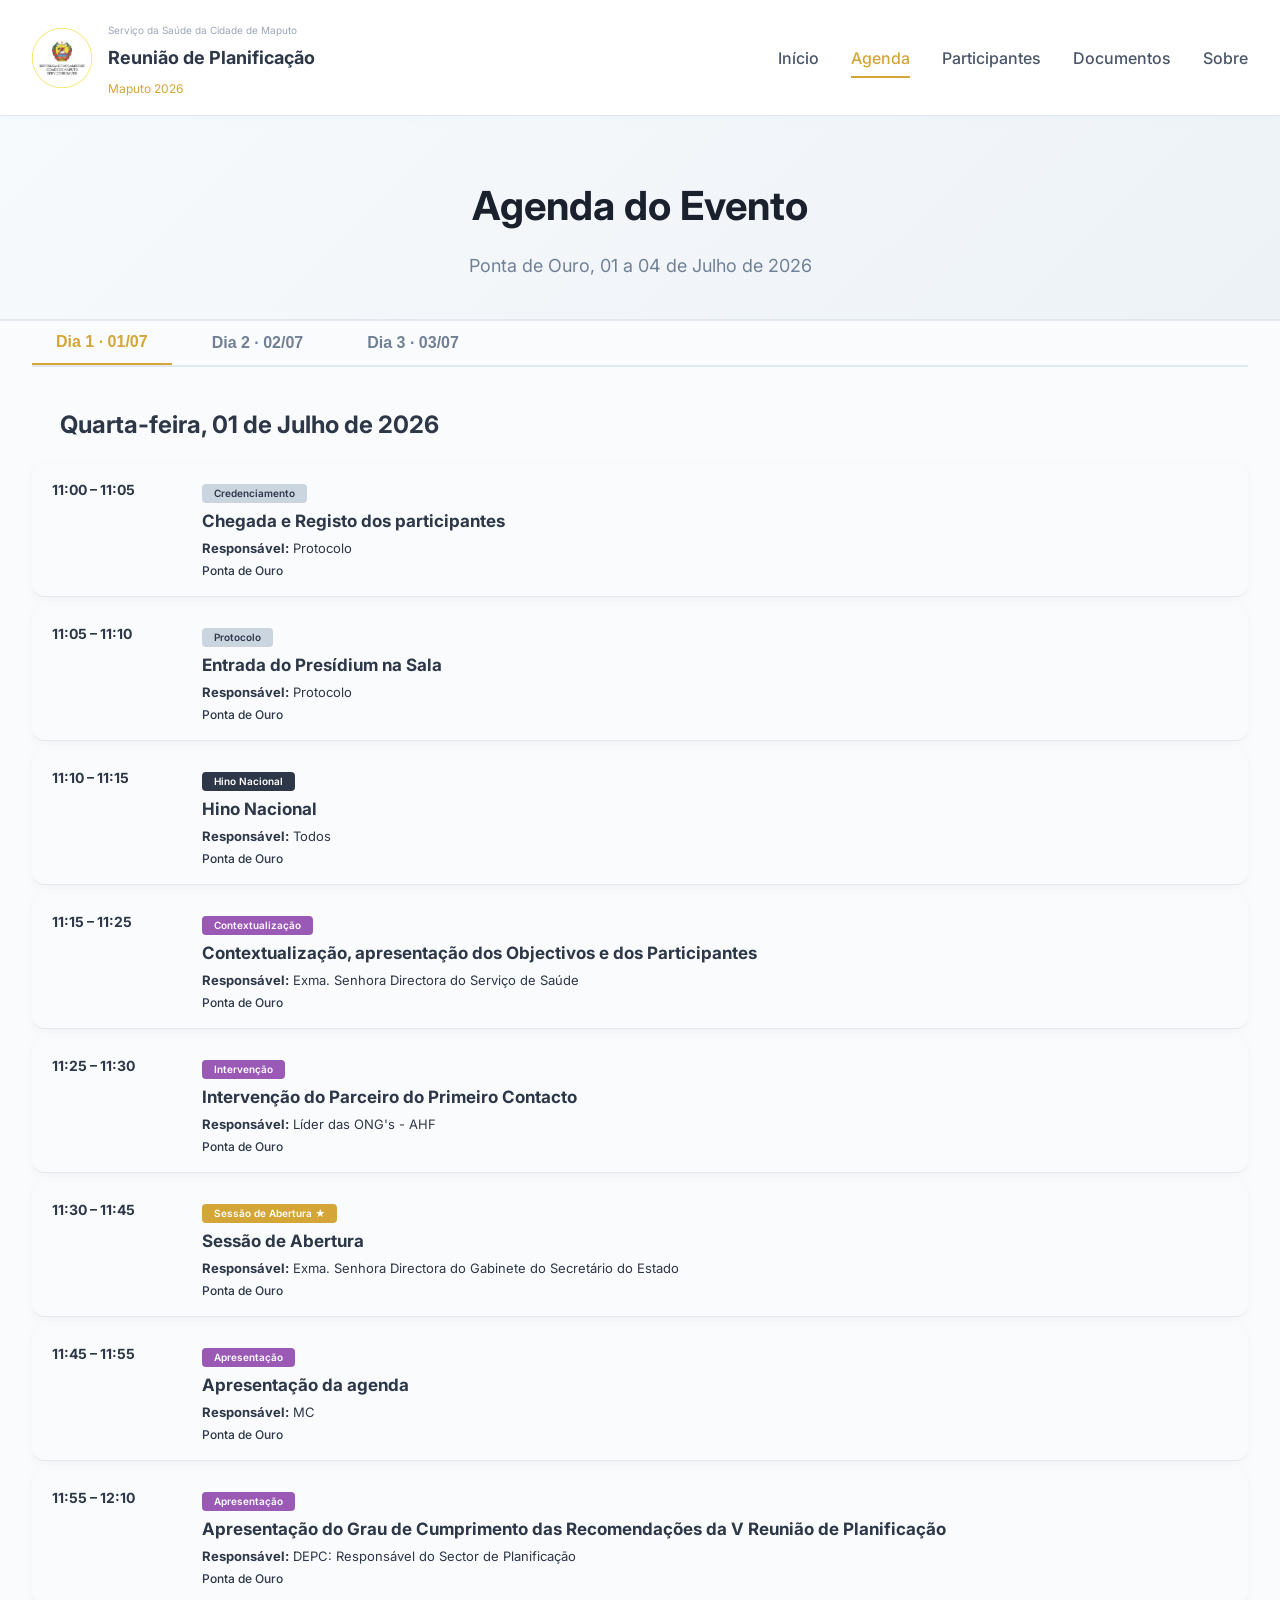
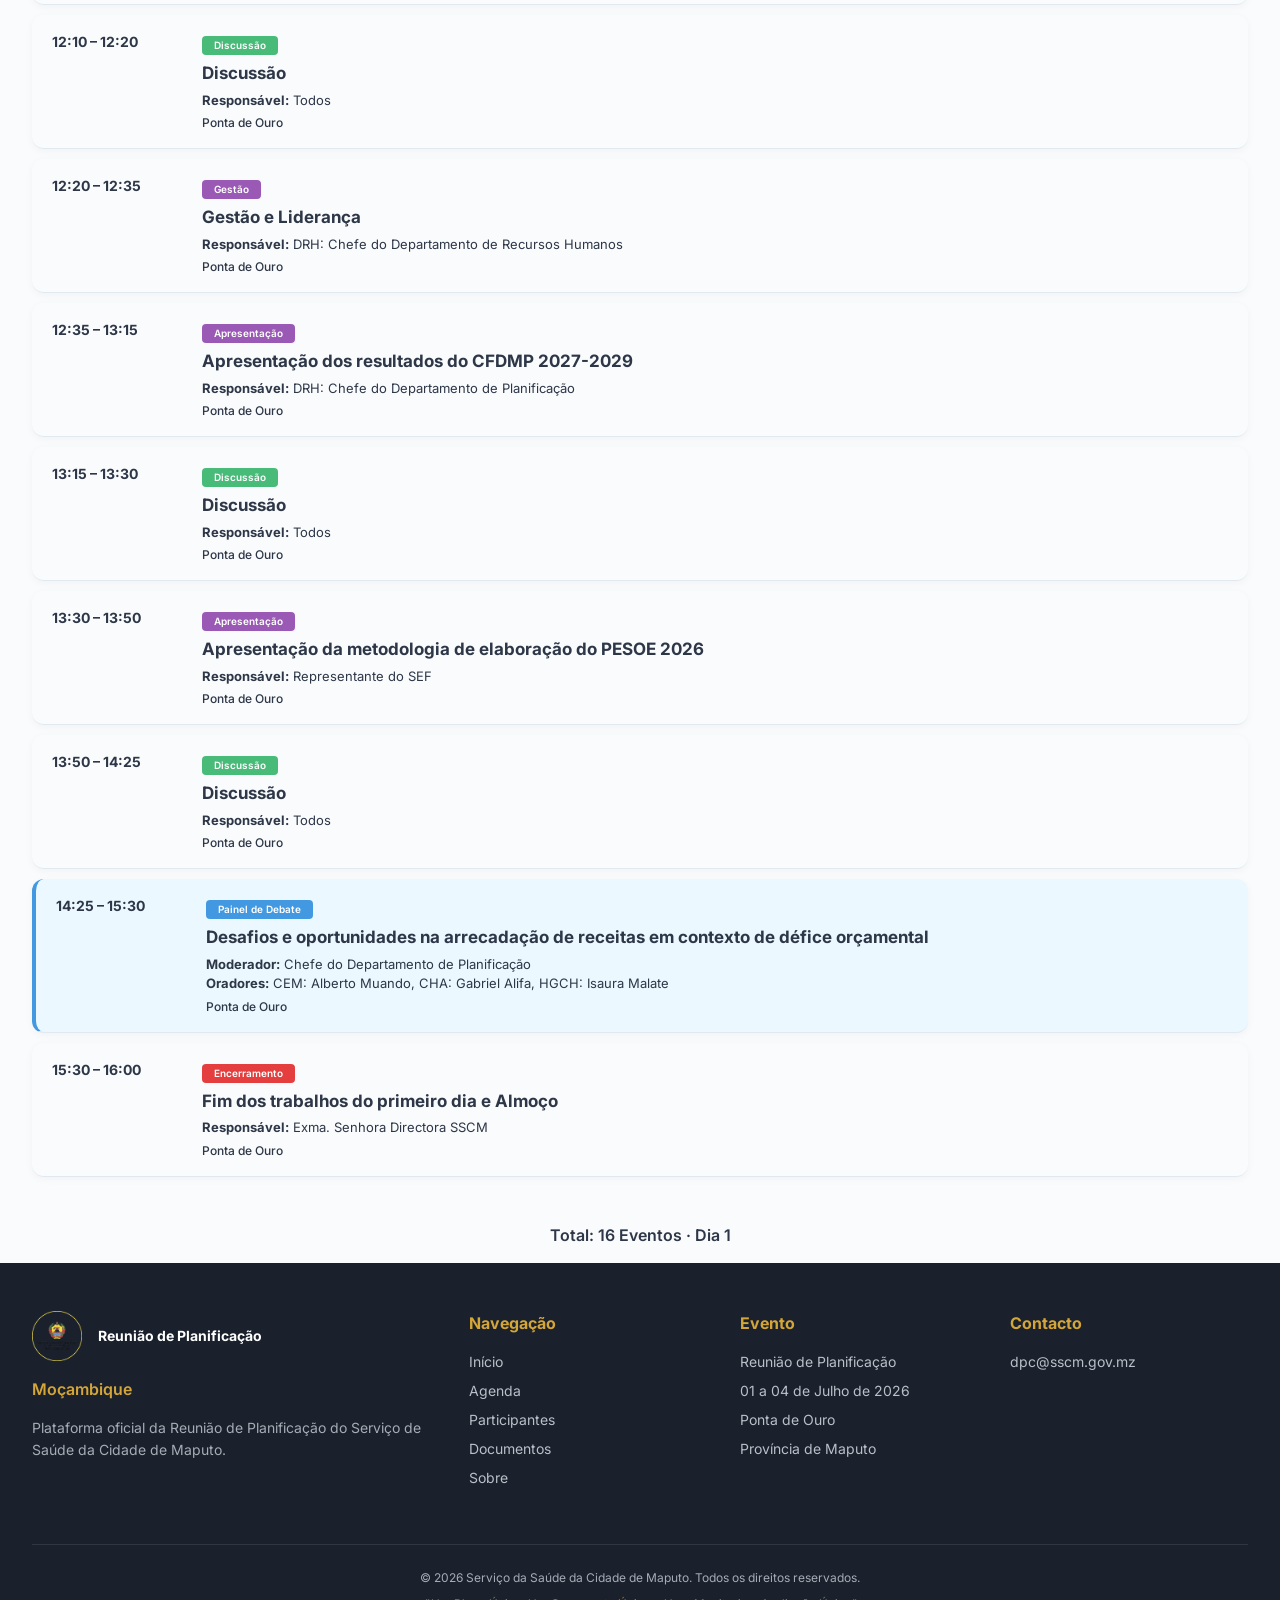
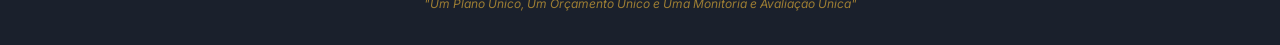
==== commit 2d894ec1: "Update agenda.html" ====
--- a/agenda.html
+++ b/agenda.html
@@ -86,6 +86,8 @@
         .programacao-info .categoria.debate { background: #4299e1; color: white; }
         .programacao-info .categoria.grupo { background: #38a169; color: white; }
         .programacao-info .categoria.encerramento { background: #e53e3e; color: white; }
+        .programacao-info .categoria.pesquisa { background: #805ad5; color: white; }
+        .programacao-info .categoria.hino { background: #2d3748; color: white; }
 
         .programacao-info h3 {
             font-size: 17px;
@@ -209,7 +211,7 @@
         <section class="page-header">
             <div class="container">
                 <h1>Agenda do Evento</h1>
-                <p>Ponta de Ouro, 01 á 4 de Julho de 2026</p>
+                <p>Ponta de Ouro, 01 a 04 de Julho de 2026</p>
             </div>
         </section>
 
@@ -221,172 +223,178 @@
                     <button class="tab-btn" data-dia="dia3">Dia 3 · 03/07</button>
                 </div>
 
-                <!-- DIA 1 - 30 de Junho -->
+                <!-- DIA 1 - 01 de Julho -->
                 <div id="dia1" class="agenda-dia active">
                     <div class="categoria-dia">
                         <span class="dia-icone"></span>
                         Quarta-feira, 01 de Julho de 2026
                     </div>
 
-                    <!-- 1 -->
-                    <div class="programacao-item">
-                        <div class="programacao-hora"> 11:00 – 11:15</div>
+                    <div class="programacao-item">
+                        <div class="programacao-hora">11:00 – 11:05</div>
                         <div class="programacao-info">
                             <span class="categoria logistica">Credenciamento</span>
                             <h3>Chegada e Registo dos participantes</h3>
                             <p class="responsavel"><strong>Responsável:</strong> Protocolo</p>
-                            <span class="local"> Ponta de Ouro</span>
-                        </div>
-                    </div>
-
-                    <!-- 2 -->
-                    <div class="programacao-item">
-                        <div class="programacao-hora"> 11:15 – 11:30</div>
+                            <span class="local">Ponta de Ouro</span>
+                        </div>
+                    </div>
+
+                    <div class="programacao-item">
+                        <div class="programacao-hora">11:05 – 11:10</div>
                         <div class="programacao-info">
                             <span class="categoria logistica">Protocolo</span>
                             <h3>Entrada do Presídium na Sala</h3>
                             <p class="responsavel"><strong>Responsável:</strong> Protocolo</p>
-                            <span class="local"> Ponta de Ouro</span>
-                        </div>
-                    </div>
-
-                    <!-- 3 -->
-                    <div class="programacao-item">
-                        <div class="programacao-hora"> 11:30 – 11:45</div>
+                            <span class="local">Ponta de Ouro</span>
+                        </div>
+                    </div>
+
+                    <div class="programacao-item">
+                        <div class="programacao-hora">11:10 – 11:15</div>
+                        <div class="programacao-info">
+                            <span class="categoria hino">Hino Nacional</span>
+                            <h3>Hino Nacional</h3>
+                            <p class="responsavel"><strong>Responsável:</strong> Todos</p>
+                            <span class="local">Ponta de Ouro</span>
+                        </div>
+                    </div>
+
+                    <div class="programacao-item">
+                        <div class="programacao-hora">11:15 – 11:25</div>
                         <div class="programacao-info">
                             <span class="categoria plenaria">Contextualização</span>
                             <h3>Contextualização, apresentação dos Objectivos e dos Participantes</h3>
                             <p class="responsavel"><strong>Responsável:</strong> Exma. Senhora Directora do Serviço de Saúde</p>
-                            <span class="local"> Ponta de Ouro</span>
-                        </div>
-                    </div>
-
-                    <!-- 4 -->
-                    <div class="programacao-item">
-                        <div class="programacao-hora"> 11:45 – 11:50</div>
+                            <span class="local">Ponta de Ouro</span>
+                        </div>
+                    </div>
+
+                    <div class="programacao-item">
+                        <div class="programacao-hora">11:25 – 11:30</div>
                         <div class="programacao-info">
                             <span class="categoria plenaria">Intervenção</span>
                             <h3>Intervenção do Parceiro do Primeiro Contacto</h3>
                             <p class="responsavel"><strong>Responsável:</strong> Líder das ONG's - AHF</p>
-                            <span class="local"> Ponta de Ouro</span>
-                        </div>
-                    </div>
-
-                    <!-- 5 -->
+                            <span class="local">Ponta de Ouro</span>
+                        </div>
+                    </div>
+
                     <div class="programacao-item destaque">
-                        <div class="programacao-hora"> 11:50 – 12:05</div>
+                        <div class="programacao-hora">11:30 – 11:45</div>
                         <div class="programacao-info">
                             <span class="categoria abertura">Sessão de Abertura ★</span>
                             <h3>Sessão de Abertura</h3>
                             <p class="responsavel"><strong>Responsável:</strong> Exma. Senhora Directora do Gabinete do Secretário do Estado</p>
-                            <span class="local"> Ponta de Ouro</span>
-                        </div>
-                    </div>
-
-                    <!-- 6 -->
-                    <div class="programacao-item">
-                        <div class="programacao-hora"> 12:05 – 12:10</div>
+                            <span class="local">Ponta de Ouro</span>
+                        </div>
+                    </div>
+
+                    <div class="programacao-item">
+                        <div class="programacao-hora">11:45 – 11:55</div>
                         <div class="programacao-info">
                             <span class="categoria plenaria">Apresentação</span>
                             <h3>Apresentação da agenda</h3>
-                            <p class="responsavel"><strong>Responsável:</strong> Chefe do Departamento de Planificação</p>
-                            <span class="local"> Ponta de Ouro</span>
-                        </div>
-                    </div>
-
-                    <!-- 7 -->
-                    <div class="programacao-item">
-                        <div class="programacao-hora"> 12:10 – 12:30</div>
+                            <p class="responsavel"><strong>Responsável:</strong> MC</p>
+                            <span class="local">Ponta de Ouro</span>
+                        </div>
+                    </div>
+
+                    <div class="programacao-item">
+                        <div class="programacao-hora">11:55 – 12:10</div>
+                        <div class="programacao-info">
+                            <span class="categoria plenaria">Apresentação</span>
+                            <h3>Apresentação do Grau de Cumprimento das Recomendações da V Reunião de Planificação</h3>
+                            <p class="responsavel"><strong>Responsável:</strong> DEPC: Responsável do Sector de Planificação</p>
+                            <span class="local">Ponta de Ouro</span>
+                        </div>
+                    </div>
+
+                    <div class="programacao-item">
+                        <div class="programacao-hora">12:10 – 12:20</div>
+                        <div class="programacao-info">
+                            <span class="categoria discussao">Discussão</span>
+                            <h3>Discussão</h3>
+                            <p class="responsavel"><strong>Responsável:</strong> Todos</p>
+                            <span class="local">Ponta de Ouro</span>
+                        </div>
+                    </div>
+
+                    <div class="programacao-item">
+                        <div class="programacao-hora">12:20 – 12:35</div>
                         <div class="programacao-info">
                             <span class="categoria plenaria">Gestão</span>
                             <h3>Gestão e Liderança</h3>
-                            <p class="responsavel"><strong>Responsável:</strong> Chefe do Departamento de Recursos Humanos</p>
-                            <span class="local"> Ponta de Ouro</span>
-                        </div>
-                    </div>
-
-                    <!-- 8 -->
-                    <div class="programacao-item">
-                        <div class="programacao-hora"> 12:30 – 12:50</div>
+                            <p class="responsavel"><strong>Responsável:</strong> DRH: Chefe do Departamento de Recursos Humanos</p>
+                            <span class="local">Ponta de Ouro</span>
+                        </div>
+                    </div>
+
+                    <div class="programacao-item">
+                        <div class="programacao-hora">12:35 – 13:15</div>
+                        <div class="programacao-info">
+                            <span class="categoria plenaria">Apresentação</span>
+                            <h3>Apresentação dos resultados do CFDMP 2027-2029</h3>
+                            <p class="responsavel"><strong>Responsável:</strong> DRH: Chefe do Departamento de Planificação</p>
+                            <span class="local">Ponta de Ouro</span>
+                        </div>
+                    </div>
+
+                    <div class="programacao-item">
+                        <div class="programacao-hora">13:15 – 13:30</div>
                         <div class="programacao-info">
                             <span class="categoria discussao">Discussão</span>
                             <h3>Discussão</h3>
                             <p class="responsavel"><strong>Responsável:</strong> Todos</p>
-                            <span class="local"> Ponta de Ouro</span>
-                        </div>
-                    </div>
-
-                    <!-- 9 -->
-                    <div class="programacao-item">
-                        <div class="programacao-hora"> 12:50 – 13:15</div>
+                            <span class="local">Ponta de Ouro</span>
+                        </div>
+                    </div>
+
+                    <div class="programacao-item">
+                        <div class="programacao-hora">13:30 – 13:50</div>
                         <div class="programacao-info">
                             <span class="categoria plenaria">Apresentação</span>
-                            <h3>Apresentação dos resultados do CFDMP 2027-2029</h3>
-                            <p class="responsavel"><strong>Responsável:</strong> Chefe do Departamento de Planificação</p>
-                            <span class="local"> Ponta de Ouro</span>
-                        </div>
-                    </div>
-
-                    <!-- 10 -->
-                    <div class="programacao-item">
-                        <div class="programacao-hora"> 13:15 – 13:30</div>
+                            <h3>Apresentação da metodologia de elaboração do PESOE 2026</h3>
+                            <p class="responsavel"><strong>Responsável:</strong> Representante do SEF</p>
+                            <span class="local">Ponta de Ouro</span>
+                        </div>
+                    </div>
+
+                    <div class="programacao-item">
+                        <div class="programacao-hora">13:50 – 14:25</div>
                         <div class="programacao-info">
                             <span class="categoria discussao">Discussão</span>
                             <h3>Discussão</h3>
                             <p class="responsavel"><strong>Responsável:</strong> Todos</p>
-                            <span class="local"> Ponta de Ouro</span>
-                        </div>
-                    </div>
-
-                    <!-- 11 -->
-                    <div class="programacao-item">
-                        <div class="programacao-hora"> 13:30 – 13:50</div>
-                        <div class="programacao-info">
-                            <span class="categoria plenaria">Apresentação</span>
-                            <h3>Apresentação da metodologia de elaboração do PESOE 2026</h3>
-                            <p class="responsavel"><strong>Responsável:</strong> SEF: Carimo Dinesse</p>
-                            <span class="local"> Ponta de Ouro</span>
-                        </div>
-                    </div>
-
-                    <!-- 12 -->
-                    <div class="programacao-item">
-                        <div class="programacao-hora"> 13:50 – 14:25</div>
-                        <div class="programacao-info">
-                            <span class="categoria discussao">Discussão</span>
-                            <h3>Discussão</h3>
-                            <p class="responsavel"><strong>Responsável:</strong> Todos</p>
-                            <span class="local"> Ponta de Ouro</span>
-                        </div>
-                    </div>
-
-                    <!-- 13 -->
+                            <span class="local">Ponta de Ouro</span>
+                        </div>
+                    </div>
+
                     <div class="programacao-item debate">
-                        <div class="programacao-hora"> 14:15 – 15:30</div>
+                        <div class="programacao-hora">14:25 – 15:30</div>
                         <div class="programacao-info">
                             <span class="categoria debate">Painel de Debate</span>
-                            <h3>Desafios e Oportunidades na Arrecadação de Receitas em Contexto de Défice Orçamental</h3>
+                            <h3>Desafios e oportunidades na arrecadação de receitas em contexto de défice orçamental</h3>
                             <p class="responsavel">
-                                <strong>Moderador:</strong> Zacarias João<br>
+                                <strong>Moderador:</strong> Chefe do Departamento de Planificação<br>
                                 <strong>Oradores:</strong> CEM: Alberto Muando, CHA: Gabriel Alifa, HGCH: Isaura Malate
                             </p>
-                            <span class="local"> Ponta de Ouro</span>
-                        </div>
-                    </div>
-
-                    <!-- 14 -->
+                            <span class="local">Ponta de Ouro</span>
+                        </div>
+                    </div>
+
                     <div class="programacao-item destaque">
-                        <div class="programacao-hora"> 15:30 – 16:00</div>
+                        <div class="programacao-hora">15:30 – 16:00</div>
                         <div class="programacao-info">
                             <span class="categoria encerramento">Encerramento</span>
                             <h3>Fim dos trabalhos do primeiro dia e Almoço</h3>
                             <p class="responsavel"><strong>Responsável:</strong> Exma. Senhora Directora SSCM</p>
-                            <span class="local"> Ponta de Ouro</span>
+                            <span class="local">Ponta de Ouro</span>
                         </div>
                     </div>
 
                     <div class="total-eventos">
-                         Total: 14 Eventos · Dia 1
+                        Total: 16 Eventos · Dia 1
                     </div>
                 </div>
 
@@ -394,124 +402,101 @@
                 <div id="dia2" class="agenda-dia">
                     <div class="categoria-dia">
                         <span class="dia-icone"></span>
-                        Quinta-feira, 01 de Julho de 2026
-                    </div>
-
-                    <!-- 15 -->
-                    <div class="programacao-item">
-                        <div class="programacao-hora"> 08:00 – 08:30</div>
+                        Quinta-feira, 02 de Julho de 2026
+                    </div>
+
+                    <div class="programacao-item">
+                        <div class="programacao-hora">08:00 – 08:30</div>
                         <div class="programacao-info">
                             <span class="categoria logistica">Entrada</span>
-                            <h3>Entrada dos Participantes na sala</h3>
+                            <h3>Entrada dos Participantes na Sala</h3>
                             <p class="responsavel"><strong>Responsável:</strong> Protocolo</p>
-                            <span class="local"> Ponta de Ouro</span>
-                        </div>
-                    </div>
-
-                    <!-- 16 -->
-                    <div class="programacao-item">
-                        <div class="programacao-hora"> 08:30 – 08:50</div>
+                            <span class="local">Ponta de Ouro</span>
+                        </div>
+                    </div>
+
+                    <div class="programacao-item">
+                        <div class="programacao-hora">08:30 – 08:50</div>
                         <div class="programacao-info">
                             <span class="categoria plenaria">Leitura</span>
                             <h3>Leitura da Síntese do Primeiro Dia</h3>
                             <p class="responsavel"><strong>Responsável:</strong> DEPC: Inácio Zevo</p>
-                            <span class="local"> Ponta de Ouro</span>
-                        </div>
-                    </div>
-
-                    <!-- 19 -->
-                    <div class="programacao-item">
-                        <div class="programacao-hora"> 08:50 – 09:05</div>
+                            <span class="local">Ponta de Ouro</span>
+                        </div>
+                    </div>
+
+                    <div class="programacao-item">
+                        <div class="programacao-hora">08:50 – 09:05</div>
                         <div class="programacao-info">
                             <span class="categoria plenaria">Apresentação</span>
-                            <h3>Prioridades para elaboração do PESOE 2027</h3>
+                            <h3>Prioridades para Elaboração do PESOE 2027</h3>
                             <p class="responsavel"><strong>Responsável:</strong> Representante do MISAU</p>
-                            <span class="local"> Ponta de Ouro</span>
-                        </div>
-                    </div>
-
-                    <!-- 20 -->
-                    <div class="programacao-item">
-                        <div class="programacao-hora"> 09:05 – 09:20</div>
+                            <span class="local">Ponta de Ouro</span>
+                        </div>
+                    </div>
+
+                    <div class="programacao-item">
+                        <div class="programacao-hora">09:05 – 09:20</div>
                         <div class="programacao-info">
                             <span class="categoria discussao">Discussão</span>
                             <h3>Discussão</h3>
                             <p class="responsavel"><strong>Responsável:</strong> Todos</p>
-                            <span class="local"> Ponta de Ouro</span>
-                        </div>
-                    </div>
-
-                    <!-- 17 -->
-                    <div class="programacao-item">
-                        <div class="programacao-hora"> 09:20 – 09:35</div>
+                            <span class="local">Ponta de Ouro</span>
+                        </div>
+                    </div>
+
+                    <div class="programacao-item">
+                        <div class="programacao-hora">09:20 – 09:35</div>
                         <div class="programacao-info">
                             <span class="categoria plenaria">Apresentação</span>
                             <h3>Balanço dos Indicadores do PQG 2025-2029</h3>
-                            <p class="responsavel"><strong>Responsável:</strong> DEPC: Idilia João</p>
-                            <span class="local"> Ponta de Ouro</span>
-                        </div>
-                    </div>
-
-                    <!-- 18 -->
-                    <div class="programacao-item">
-                        <div class="programacao-hora"> 09:35 – 09:40</div>
+                            <p class="responsavel"><strong>Responsável:</strong> DEPC: Assessor de M&A</p>
+                            <span class="local">Ponta de Ouro</span>
+                        </div>
+                    </div>
+
+                    <div class="programacao-item">
+                        <div class="programacao-hora">09:35 – 09:40</div>
                         <div class="programacao-info">
                             <span class="categoria discussao">Discussão</span>
                             <h3>Discussão</h3>
                             <p class="responsavel"><strong>Responsável:</strong> Todos</p>
-                            <span class="local"> Ponta de Ouro</span>
-                        </div>
-                    </div>
-
-                    <!-- 21 -->
-                    <div class="programacao-item debate">
-                        <div class="programacao-hora"> 09:40 – 10:40</div>
-                        <div class="programacao-info">
-                            <span class="categoria debate">Painel de Debate</span>
-                            <h3>Transição dos Serviços e proposta de acções para garantir a continuidade dos serviços</h3>
-                            <p class="responsavel">
-                                <strong>Moderador:</strong> Rosimina Ismael<br>
-                                <strong>Oradores:</strong> Assessor Clínico, DRH
-                            </p>
-                            <span class="local"> Ponta de Ouro</span>
-                        </div>
-                    </div>
-
-                    <!-- 23 -->
-                    <div class="programacao-item">
-                        <div class="programacao-hora"> 10:40 – 11:20</div>
+                            <span class="local">Ponta de Ouro</span>
+                        </div>
+                    </div>
+
+                    <div class="programacao-item">
+                        <div class="programacao-hora">09:40 – 10:00</div>
                         <div class="programacao-info">
                             <span class="categoria logistica">Pausa</span>
-                            <h3>Intervalo para o pequeno almoço</h3>
-                            <p class="responsavel"><strong>Responsável:</strong> Todos</p>
-                            <span class="local"> Área de Convivência</span>
-                        </div>
-                    </div>
-
-                    <!-- 24 -->
+                            <h3>Intervalo para o Pequeno Almoço</h3>
+                            <p class="responsavel"><strong>Responsável:</strong> Todos</p>
+                            <span class="local">Área de Convivência</span>
+                        </div>
+                    </div>
+
                     <div class="programacao-item grupo">
-                        <div class="programacao-hora"> 11:20 – 15:20</div>
+                        <div class="programacao-hora">10:00 – 15:20</div>
                         <div class="programacao-info">
                             <span class="categoria grupo">Trabalho em Grupo</span>
                             <h3>Exercícios em grupo (elaboração do PESOE 2026)</h3>
                             <p class="responsavel"><strong>Responsável:</strong> Todos os participantes</p>
-                            <span class="local"> Salas de Reunião</span>
-                        </div>
-                    </div>
-
-                    <!-- 25 -->
+                            <span class="local">Salas de Reunião</span>
+                        </div>
+                    </div>
+
                     <div class="programacao-item destaque">
-                        <div class="programacao-hora"> 15:30</div>
+                        <div class="programacao-hora">15:30</div>
                         <div class="programacao-info">
                             <span class="categoria encerramento">Encerramento</span>
                             <h3>Considerações finais e Fim dos trabalhos do segundo dia</h3>
                             <p class="responsavel"><strong>Responsável:</strong> Exma. Senhora Directora do SSCM</p>
-                            <span class="local"> Ponta de Ouro</span>
+                            <span class="local">Ponta de Ouro</span>
                         </div>
                     </div>
 
                     <div class="total-eventos">
-                         Total: 11 Eventos · Dia 2
+                        Total: 9 Eventos · Dia 2
                     </div>
                 </div>
 
@@ -522,53 +507,48 @@
                         Sexta-feira, 03 de Julho de 2026
                     </div>
 
-                    <!-- 26 -->
-                    <div class="programacao-item">
-                        <div class="programacao-hora"> 08:00 – 08:30</div>
+                    <div class="programacao-item">
+                        <div class="programacao-hora">08:00 – 08:30</div>
                         <div class="programacao-info">
                             <span class="categoria logistica">Entrada</span>
                             <h3>Entrada dos Participantes na sala</h3>
                             <p class="responsavel"><strong>Responsável:</strong> Protocolo</p>
-                            <span class="local"> Ponta de Ouro</span>
-                        </div>
-                    </div>
-
-                    <!-- 27 -->
-                    <div class="programacao-item">
-                        <div class="programacao-hora"> 08:30 – 08:50</div>
+                            <span class="local">Ponta de Ouro</span>
+                        </div>
+                    </div>
+
+                    <div class="programacao-item">
+                        <div class="programacao-hora">08:30 – 08:50</div>
                         <div class="programacao-info">
                             <span class="categoria plenaria">Leitura</span>
                             <h3>Leitura da Síntese do Segundo Dia</h3>
                             <p class="responsavel"><strong>Responsável:</strong> DEPC: Maulana José</p>
-                            <span class="local"> Ponta de Ouro</span>
-                        </div>
-                    </div>
-
-                    <!-- 28 -->
+                            <span class="local">Ponta de Ouro</span>
+                        </div>
+                    </div>
+
                     <div class="programacao-item grupo">
-                        <div class="programacao-hora"> 08:50 – 10:00</div>
+                        <div class="programacao-hora">08:50 – 10:00</div>
                         <div class="programacao-info">
                             <span class="categoria grupo">Exercício</span>
                             <h3>Exercício de Harmonização do PESOE</h3>
                             <p class="responsavel"><strong>Responsável:</strong> Todos</p>
-                            <span class="local"> Salas de Reunião</span>
-                        </div>
-                    </div>
-
-                    <!-- 29 -->
-                    <div class="programacao-item">
-                        <div class="programacao-hora"> 10:00 – 10:30</div>
+                            <span class="local">Salas de Reunião</span>
+                        </div>
+                    </div>
+
+                    <div class="programacao-item">
+                        <div class="programacao-hora">10:00 – 10:30</div>
                         <div class="programacao-info">
                             <span class="categoria logistica">Pausa</span>
                             <h3>Intervalo para o pequeno almoço</h3>
                             <p class="responsavel"><strong>Responsável:</strong> Todos</p>
-                            <span class="local"> Área de Convivência</span>
-                        </div>
-                    </div>
-
-                    <!-- 31-37 - Plenárias -->
+                            <span class="local">Área de Convivência</span>
+                        </div>
+                    </div>
+
                     <div class="programacao-item debate">
-                        <div class="programacao-hora"> 10:30 – 14:30</div>
+                        <div class="programacao-hora">10:30 – 12:30</div>
                         <div class="programacao-info">
                             <span class="categoria debate">Plenárias</span>
                             <h3>Plenárias: Distrito, Hospital, RAM e RSP</h3>
@@ -576,34 +556,42 @@
                                 <strong>Apresentação do PESOE:</strong> Hospital, Distrito, RAM, RSP<br>
                                 <strong>Discussão:</strong> Todos
                             </p>
-                            <span class="local"> Ponta de Ouro</span>
-                        </div>
-                    </div>
-
-                    <!-- 38 -->
+                            <span class="local">Ponta de Ouro</span>
+                        </div>
+                    </div>
+
                     <div class="programacao-item destaque">
-                        <div class="programacao-hora"> 14:30 – 15:00</div>
+                        <div class="programacao-hora">12:30 – 13:00</div>
+                        <div class="programacao-info">
+                            <span class="categoria pesquisa">Pesquisa ★</span>
+                            <h3>Apresentação do Protocolo de Pesquisa Sobre Prematuridade</h3>
+                            <p class="responsavel"><strong>Responsável:</strong> DEPC: Responsável do NIC</p>
+                            <span class="local">Ponta de Ouro</span>
+                        </div>
+                    </div>
+
+                    <div class="programacao-item destaque">
+                        <div class="programacao-hora">13:00 – 14:30</div>
                         <div class="programacao-info">
                             <span class="categoria encerramento">Encerramento ★</span>
                             <h3>Sessão de Encerramento</h3>
                             <p class="responsavel"><strong>Responsável:</strong> Exma. Senhora Directora do SSCM</p>
-                            <span class="local"> Ponta de Ouro</span>
-                        </div>
-                    </div>
-
-                    <!-- 39 -->
-                    <div class="programacao-item">
-                        <div class="programacao-hora"> 15:00 – 16:00</div>
+                            <span class="local">Ponta de Ouro</span>
+                        </div>
+                    </div>
+
+                    <div class="programacao-item">
+                        <div class="programacao-hora">14:30 – 16:00</div>
                         <div class="programacao-info">
                             <span class="categoria logistica">Almoço</span>
                             <h3>Almoço de Confraternização</h3>
                             <p class="responsavel"><strong>Responsável:</strong> Todos</p>
-                            <span class="local"> Restaurante</span>
+                            <span class="local">Restaurante</span>
                         </div>
                     </div>
 
                     <div class="total-eventos">
-                         Total: 8 Eventos · Dia 3
+                        Total: 8 Eventos · Dia 3
                     </div>
                 </div>
             </div>
@@ -639,7 +627,7 @@
                         <h4>Evento</h4>
                         <ul>
                             <li>Reunião de Planificação</li>
-                            <li>30 de Junho a 02 de Julho de 2026</li>
+                            <li>01 a 04 de Julho de 2026</li>
                             <li>Ponta de Ouro</li>
                             <li>Província de Maputo</li>
                         </ul>
@@ -697,4 +685,4 @@
         });
     </script>
 </body>
-</html>+</html>
